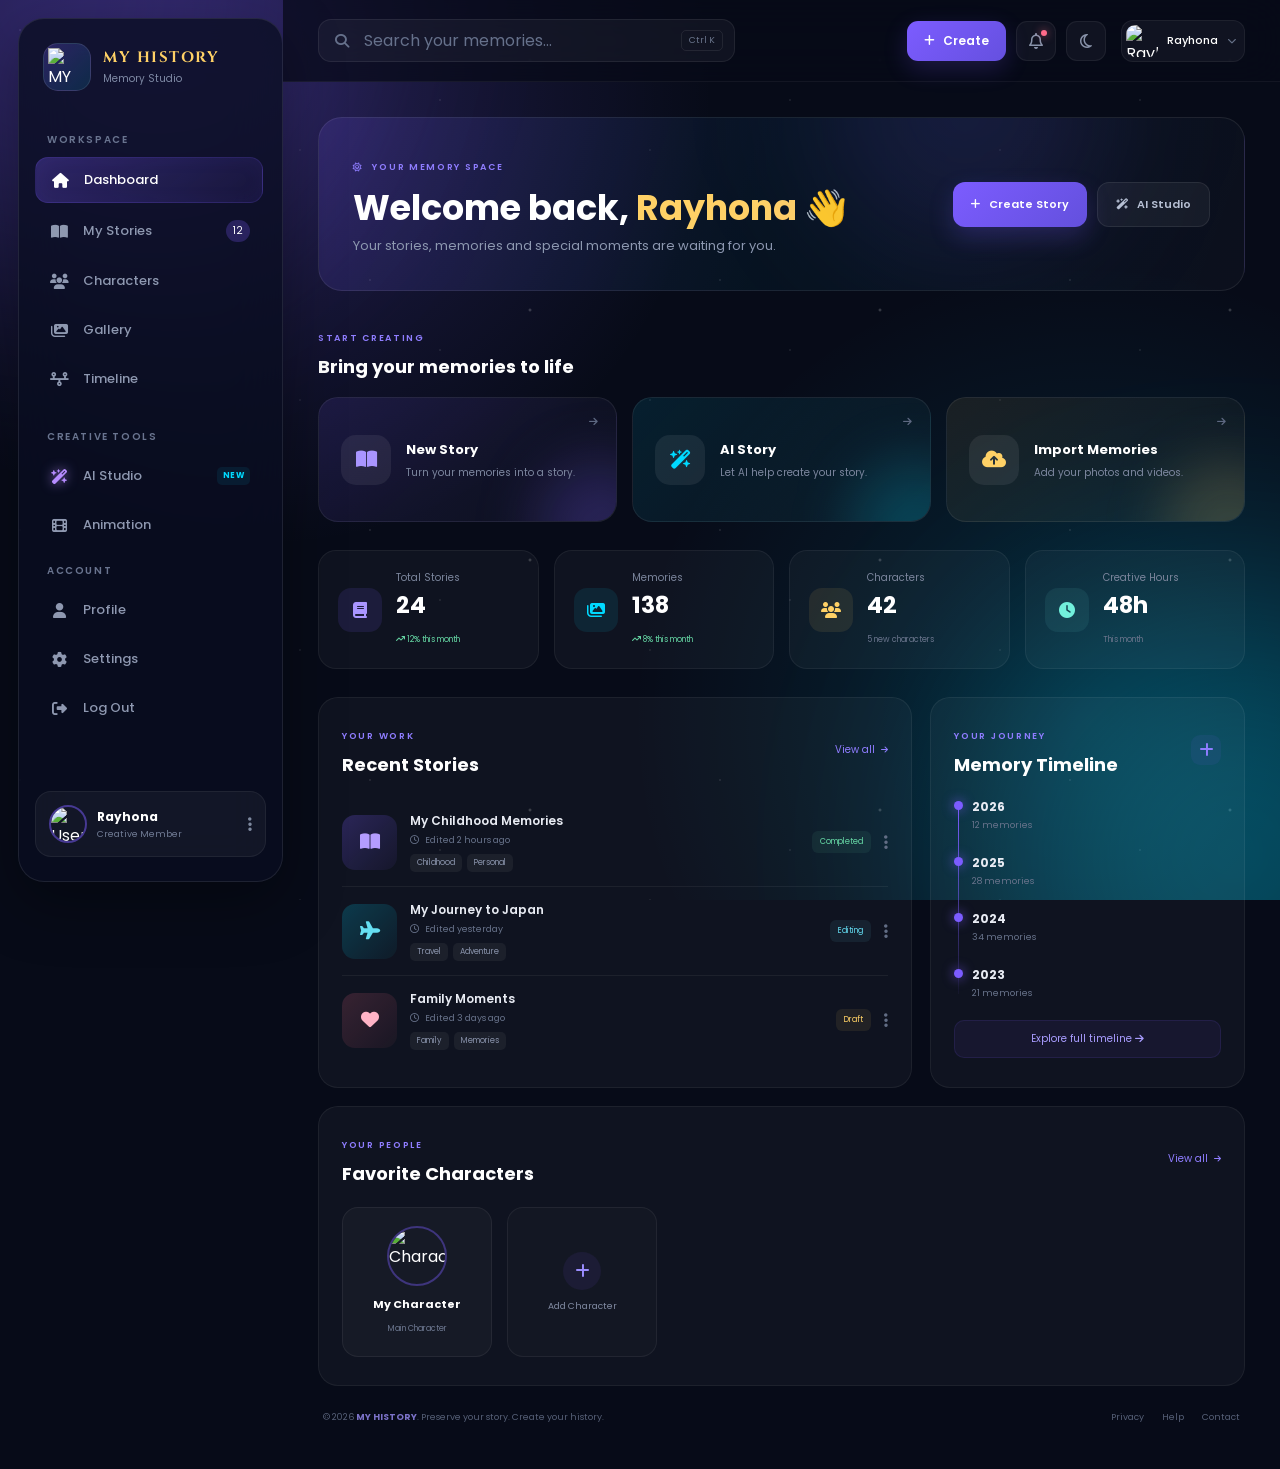
==== dashboard.html @ 6a019b5b "I pushed more news in my project." ====
<!DOCTYPE html>
<html lang="en">

<head>
    <meta charset="UTF-8">

    <meta name="viewport"
          content="width=device-width, initial-scale=1.0">

    <meta name="description"
          content="MY HISTORY - Create, manage and preserve your memories">

    <title>MY HISTORY | Dashboard</title>


    <!-- ==============================
         GOOGLE FONTS
    =============================== -->

    <link rel="preconnect"
          href="https://fonts.googleapis.com">

    <link rel="preconnect"
          href="https://fonts.gstatic.com"
          crossorigin>

    <link href="https://fonts.googleapis.com/css2?family=Cinzel:wght@600;700&family=Poppins:wght@300;400;500;600;700&display=swap"
          rel="stylesheet">


    <!-- ==============================
         FONT AWESOME
    =============================== -->

    <link rel="stylesheet"
          href="https://cdnjs.cloudflare.com/ajax/libs/font-awesome/6.7.2/css/all.min.css">


    <!-- ==============================
         GLOBAL CSS
    =============================== -->

    <link rel="stylesheet"
          href="assets/css/main.css">


    <!-- ==============================
         DASHBOARD CSS
    =============================== -->

    <link rel="stylesheet"
          href="assets/css/pages/dashboard.css">

</head>


<body>


    <!-- =================================
         BACKGROUND
    ================================== -->

    <div class="background">

        <div class="stars"></div>

        <div class="aurora aurora-left"></div>

        <div class="aurora aurora-right"></div>

    </div>



    <!-- =================================
         APP CONTAINER
    ================================== -->

    <div class="app-container">


        <!-- =================================
             SIDEBAR OVERLAY
        ================================== -->

        <div class="sidebar-overlay"
             id="sidebarOverlay">
        </div>



        <!-- =================================
             SIDEBAR
        ================================== -->

        <aside class="sidebar"
               id="sidebar">


            <!-- SIDEBAR HEADER -->

            <div class="sidebar-header">


                <!-- LOGO -->

                <a href="dashboard.html"
                   class="brand">


                    <div class="brand-logo">

                        <img src="assets/images/logo/logo.png"
                             alt="MY HISTORY Logo">

                    </div>


                    <div class="brand-info">

                        <h2>MY HISTORY</h2>

                        <span>Memory Studio</span>

                    </div>


                </a>


                <!-- MOBILE CLOSE -->

                <button class="sidebar-close"
                        id="sidebarClose"
                        aria-label="Close sidebar">

                    <i class="fa-solid fa-xmark"></i>

                </button>


            </div>



            <!-- =================================
                 MAIN NAVIGATION
            ================================== -->

            <nav class="sidebar-navigation">


                <p class="nav-label">
                    WORKSPACE
                </p>


                <!-- DASHBOARD -->

                <a href="dashboard.html"
                   class="nav-item active">

                    <span class="nav-icon">

                        <i class="fa-solid fa-house"></i>

                    </span>

                    <span class="nav-text">
                        Dashboard
                    </span>

                </a>


                <!-- STORIES -->

                <a href="#"
                   class="nav-item">

                    <span class="nav-icon">

                        <i class="fa-solid fa-book-open"></i>

                    </span>

                    <span class="nav-text">
                        My Stories
                    </span>

                    <span class="nav-badge">
                        12
                    </span>

                </a>


                <!-- CHARACTERS -->

                <a href="#"
                   class="nav-item">

                    <span class="nav-icon">

                        <i class="fa-solid fa-users"></i>

                    </span>

                    <span class="nav-text">
                        Characters
                    </span>

                </a>


                <!-- GALLERY -->

                <a href="#"
                   class="nav-item">

                    <span class="nav-icon">

                        <i class="fa-solid fa-images"></i>

                    </span>

                    <span class="nav-text">
                        Gallery
                    </span>

                </a>


                <!-- TIMELINE -->

                <a href="#"
                   class="nav-item">

                    <span class="nav-icon">

                        <i class="fa-solid fa-timeline"></i>

                    </span>

                    <span class="nav-text">
                        Timeline
                    </span>

                </a>



                <!-- AI STUDIO -->

                <p class="nav-label nav-label-space">

                    CREATIVE TOOLS

                </p>


                <a href="#"
                   class="nav-item ai-nav-item">

                    <span class="nav-icon ai-icon">

                        <i class="fa-solid fa-wand-magic-sparkles"></i>

                    </span>

                    <span class="nav-text">
                        AI Studio
                    </span>

                    <span class="new-badge">
                        NEW
                    </span>

                </a>


                <a href="#"
                   class="nav-item">

                    <span class="nav-icon">

                        <i class="fa-solid fa-film"></i>

                    </span>

                    <span class="nav-text">
                        Animation
                    </span>

                </a>



                <!-- =================================
                     BOTTOM NAVIGATION
                ================================== -->

                <div class="sidebar-bottom">


                    <p class="nav-label">
                        ACCOUNT
                    </p>


                    <a href="#"
                       class="nav-item">

                        <span class="nav-icon">

                            <i class="fa-solid fa-user"></i>

                        </span>

                        <span class="nav-text">
                            Profile
                        </span>

                    </a>


                    <a href="#"
                       class="nav-item">

                        <span class="nav-icon">

                            <i class="fa-solid fa-gear"></i>

                        </span>

                        <span class="nav-text">
                            Settings
                        </span>

                    </a>


                    <!-- LOGOUT -->

                    <button class="logout-btn"
                            id="logoutBtn">

                        <span class="nav-icon">

                            <i class="fa-solid fa-right-from-bracket"></i>

                        </span>

                        <span class="nav-text">
                            Log Out
                        </span>

                    </button>


                </div>


            </nav>


            <!-- =================================
                 USER CARD
            ================================== -->

            <div class="sidebar-user">


                <div class="user-avatar">

                    <img src="assets/images/avatars/user.png"
                         alt="User Avatar">

                </div>


                <div class="user-info">

                    <strong>
                        Rayhona
                    </strong>

                    <span>
                        Creative Member
                    </span>

                </div>


                <button class="user-more"
                        aria-label="More options">

                    <i class="fa-solid fa-ellipsis-vertical"></i>

                </button>


            </div>


        </aside>



        <!-- =================================
             MAIN CONTENT
        ================================== -->

        <main class="main-content">


            <!-- =================================
                 TOP NAVBAR
            ================================== -->

            <header class="top-navbar">


                <!-- MOBILE MENU -->

                <button class="menu-toggle"
                        id="menuToggle"
                        aria-label="Open menu">

                    <i class="fa-solid fa-bars"></i>

                </button>


                <!-- SEARCH -->

                <div class="search-container">


                    <i class="fa-solid fa-magnifying-glass search-icon"></i>


                    <input type="search"
                           id="globalSearch"
                           placeholder="Search your memories..."
                           autocomplete="off">


                    <span class="search-shortcut">
                        Ctrl K
                    </span>


                </div>



                <!-- NAVBAR ACTIONS -->

                <div class="navbar-actions">


                    <!-- CREATE -->

                    <button class="quick-create"
                            id="quickCreate">

                        <i class="fa-solid fa-plus"></i>

                        <span>
                            Create
                        </span>

                    </button>


                    <!-- NOTIFICATIONS -->

                    <button class="icon-button notification-button"
                            id="notificationButton"
                            aria-label="Notifications">

                        <i class="fa-regular fa-bell"></i>

                        <span class="notification-dot"></span>

                    </button>


                    <!-- THEME -->

                    <button class="icon-button"
                            id="themeToggle"
                            aria-label="Toggle theme">

                        <i class="fa-regular fa-moon"></i>

                    </button>


                    <!-- PROFILE -->

                    <button class="navbar-profile"
                            id="profileButton">


                        <img src="assets/images/avatars/user.png"
                             alt="Rayhona">


                        <span>
                            Rayhona
                        </span>


                        <i class="fa-solid fa-chevron-down"></i>


                    </button>


                </div>


            </header>



            <!-- =================================
                 DASHBOARD CONTENT
            ================================== -->

            <div class="dashboard-content">



                <!-- =================================
                     WELCOME SECTION
                ================================== -->

                <section class="welcome-section">


                    <div class="welcome-text">


                        <span class="welcome-label">

                            <i class="fa-regular fa-sun"></i>

                            YOUR MEMORY SPACE

                        </span>


                        <h1>

                            Welcome back,
                            <span>Rayhona</span> 👋

                        </h1>


                        <p>

                            Your stories, memories and special moments
                            are waiting for you.

                        </p>


                    </div>


                    <!-- QUICK ACTIONS -->

                    <div class="welcome-actions">


                        <button class="primary-button"
                                id="createStoryButton">


                            <i class="fa-solid fa-plus"></i>


                            <span>
                                Create Story
                            </span>


                        </button>


                        <button class="secondary-button"
                                id="aiStudioButton">


                            <i class="fa-solid fa-wand-magic-sparkles"></i>


                            <span>
                                AI Studio
                            </span>


                        </button>


                    </div>


                </section>



                <!-- =================================
                     QUICK CREATE CARDS
                ================================== -->

                <section class="quick-create-section">


                    <div class="section-heading">


                        <div>

                            <span class="section-overline">
                                START CREATING
                            </span>

                            <h2>
                                Bring your memories to life
                            </h2>

                        </div>


                    </div>



                    <div class="creation-grid">


                        <!-- STORY -->

                        <button class="creation-card story-card"
                                data-action="story">


                            <div class="creation-icon">

                                <i class="fa-solid fa-book-open"></i>

                            </div>


                            <div class="creation-info">

                                <h3>
                                    New Story
                                </h3>

                                <p>
                                    Turn your memories into a story.
                                </p>

                            </div>


                            <i class="fa-solid fa-arrow-right creation-arrow"></i>


                        </button>



                        <!-- AI -->

                        <button class="creation-card ai-card"
                                data-action="ai">


                            <div class="creation-icon">

                                <i class="fa-solid fa-wand-magic-sparkles"></i>

                            </div>


                            <div class="creation-info">

                                <h3>
                                    AI Story
                                </h3>

                                <p>
                                    Let AI help create your story.
                                </p>

                            </div>


                            <i class="fa-solid fa-arrow-right creation-arrow"></i>


                        </button>



                        <!-- PHOTO -->

                        <button class="creation-card photo-card"
                                data-action="photo">


                            <div class="creation-icon">

                                <i class="fa-solid fa-cloud-arrow-up"></i>

                            </div>


                            <div class="creation-info">

                                <h3>
                                    Import Memories
                                </h3>

                                <p>
                                    Add your photos and videos.
                                </p>

                            </div>


                            <i class="fa-solid fa-arrow-right creation-arrow"></i>


                        </button>


                    </div>


                </section>



                <!-- =================================
                     STATISTICS
                ================================== -->

                <section class="statistics-grid">


                    <div class="stat-card">


                        <div class="stat-icon purple">

                            <i class="fa-solid fa-book"></i>

                        </div>


                        <div class="stat-content">

                            <span>
                                Total Stories
                            </span>

                            <strong>
                                24
                            </strong>

                            <small class="positive">

                                <i class="fa-solid fa-arrow-trend-up"></i>

                                12% this month

                            </small>

                        </div>


                    </div>



                    <div class="stat-card">


                        <div class="stat-icon blue">

                            <i class="fa-solid fa-images"></i>

                        </div>


                        <div class="stat-content">

                            <span>
                                Memories
                            </span>

                            <strong>
                                138
                            </strong>

                            <small class="positive">

                                <i class="fa-solid fa-arrow-trend-up"></i>

                                8% this month

                            </small>

                        </div>


                    </div>



                    <div class="stat-card">


                        <div class="stat-icon gold">

                            <i class="fa-solid fa-users"></i>

                        </div>


                        <div class="stat-content">

                            <span>
                                Characters
                            </span>

                            <strong>
                                42
                            </strong>

                            <small>
                                5 new characters
                            </small>

                        </div>


                    </div>



                    <div class="stat-card">


                        <div class="stat-icon cyan">

                            <i class="fa-solid fa-clock"></i>

                        </div>


                        <div class="stat-content">

                            <span>
                                Creative Hours
                            </span>

                            <strong>
                                48h
                            </strong>

                            <small>
                                This month
                            </small>

                        </div>


                    </div>


                </section>



                <!-- =================================
                     MAIN GRID
                ================================== -->

                <div class="dashboard-grid">



                    <!-- =================================
                         RECENT STORIES
                    ================================== -->

                    <section class="dashboard-panel stories-panel">


                        <div class="panel-header">


                            <div>

                                <span class="section-overline">
                                    YOUR WORK
                                </span>

                                <h2>
                                    Recent Stories
                                </h2>

                            </div>


                            <a href="#"
                               class="view-all">

                                View all

                                <i class="fa-solid fa-arrow-right"></i>

                            </a>


                        </div>



                        <div class="stories-list">


                            <!-- STORY 1 -->

                            <article class="story-item">


                                <div class="story-thumbnail story-one">

                                    <i class="fa-solid fa-book-open"></i>

                                </div>


                                <div class="story-details">

                                    <h3>
                                        My Childhood Memories
                                    </h3>

                                    <p>

                                        <i class="fa-regular fa-clock"></i>

                                        Edited 2 hours ago

                                    </p>


                                    <div class="story-tags">

                                        <span>
                                            Childhood
                                        </span>

                                        <span>
                                            Personal
                                        </span>

                                    </div>

                                </div>


                                <div class="story-status completed">

                                    Completed

                                </div>


                                <button class="more-button">

                                    <i class="fa-solid fa-ellipsis-vertical"></i>

                                </button>


                            </article>



                            <!-- STORY 2 -->

                            <article class="story-item">


                                <div class="story-thumbnail story-two">

                                    <i class="fa-solid fa-plane"></i>

                                </div>


                                <div class="story-details">

                                    <h3>
                                        My Journey to Japan
                                    </h3>

                                    <p>

                                        <i class="fa-regular fa-clock"></i>

                                        Edited yesterday

                                    </p>


                                    <div class="story-tags">

                                        <span>
                                            Travel
                                        </span>

                                        <span>
                                            Adventure
                                        </span>

                                    </div>

                                </div>


                                <div class="story-status editing">

                                    Editing

                                </div>


                                <button class="more-button">

                                    <i class="fa-solid fa-ellipsis-vertical"></i>

                                </button>


                            </article>



                            <!-- STORY 3 -->

                            <article class="story-item">


                                <div class="story-thumbnail story-three">

                                    <i class="fa-solid fa-heart"></i>

                                </div>


                                <div class="story-details">

                                    <h3>
                                        Family Moments
                                    </h3>

                                    <p>

                                        <i class="fa-regular fa-clock"></i>

                                        Edited 3 days ago

                                    </p>


                                    <div class="story-tags">

                                        <span>
                                            Family
                                        </span>

                                        <span>
                                            Memories
                                        </span>

                                    </div>

                                </div>


                                <div class="story-status draft">

                                    Draft

                                </div>


                                <button class="more-button">

                                    <i class="fa-solid fa-ellipsis-vertical"></i>

                                </button>


                            </article>


                        </div>


                    </section>



                    <!-- =================================
                         MEMORY TIMELINE
                    ================================== -->

                    <section class="dashboard-panel timeline-panel">


                        <div class="panel-header">


                            <div>

                                <span class="section-overline">
                                    YOUR JOURNEY
                                </span>

                                <h2>
                                    Memory Timeline
                                </h2>

                            </div>


                            <button class="panel-action">

                                <i class="fa-solid fa-plus"></i>

                            </button>


                        </div>



                        <div class="timeline">


                            <div class="timeline-item">


                                <span class="timeline-dot"></span>


                                <div>

                                    <strong>
                                        2026
                                    </strong>

                                    <p>
                                        12 memories
                                    </p>

                                </div>


                            </div>


                            <div class="timeline-item">


                                <span class="timeline-dot"></span>


                                <div>

                                    <strong>
                                        2025
                                    </strong>

                                    <p>
                                        28 memories
                                    </p>

                                </div>


                            </div>


                            <div class="timeline-item">


                                <span class="timeline-dot"></span>


                                <div>

                                    <strong>
                                        2024
                                    </strong>

                                    <p>
                                        34 memories
                                    </p>

                                </div>


                            </div>


                            <div class="timeline-item">


                                <span class="timeline-dot"></span>


                                <div>

                                    <strong>
                                        2023
                                    </strong>

                                    <p>
                                        21 memories
                                    </p>

                                </div>


                            </div>


                        </div>


                        <button class="timeline-button">

                            Explore full timeline

                            <i class="fa-solid fa-arrow-right"></i>

                        </button>


                    </section>


                </div>



                <!-- =================================
                     FAVORITE CHARACTERS
                ================================== -->

                <section class="dashboard-panel characters-panel">


                    <div class="panel-header">


                        <div>

                            <span class="section-overline">
                                YOUR PEOPLE
                            </span>

                            <h2>
                                Favorite Characters
                            </h2>

                        </div>


                        <a href="#"
                           class="view-all">

                            View all

                            <i class="fa-solid fa-arrow-right"></i>

                        </a>


                    </div>



                    <div class="characters-grid">


                        <div class="character-card">

                            <div class="character-avatar">

                                <img src="assets/images/avatars/user.png"
                                     alt="Character">

                            </div>

                            <h3>
                                My Character
                            </h3>

                            <span>
                                Main Character
                            </span>

                        </div>


                        <button class="character-add">

                            <i class="fa-solid fa-plus"></i>

                            <span>
                                Add Character
                            </span>

                        </button>


                    </div>


                </section>



                <!-- =================================
                     FOOTER
                ================================== -->

                <footer class="dashboard-footer">


                    <p>

                        © 2026
                        <strong>MY HISTORY</strong>.

                        Preserve your story. Create your history.

                    </p>


                    <div>

                        <a href="#">
                            Privacy
                        </a>

                        <a href="#">
                            Help
                        </a>

                        <a href="#">
                            Contact
                        </a>

                    </div>


                </footer>


            </div>


        </main>


    </div>



    <!-- =================================
         CREATE STORY MODAL
    ================================== -->

    <div class="modal-overlay"
         id="createModal">


        <div class="create-modal">


            <button class="modal-close"
                    id="modalClose">

                <i class="fa-solid fa-xmark"></i>

            </button>


            <div class="modal-header">


                <div class="modal-icon">

                    <i class="fa-solid fa-wand-magic-sparkles"></i>

                </div>


                <h2>
                    Create Something New
                </h2>


                <p>
                    Choose how you want to start your next memory.
                </p>


            </div>



            <div class="modal-options">


                <button class="modal-option">

                    <i class="fa-solid fa-book-open"></i>

                    <div>

                        <strong>
                            Create a Story
                        </strong>

                        <span>
                            Build your own story from scratch.
                        </span>

                    </div>

                    <i class="fa-solid fa-chevron-right"></i>

                </button>


                <button class="modal-option">

                    <i class="fa-solid fa-wand-magic-sparkles"></i>

                    <div>

                        <strong>
                            AI Story
                        </strong>

                        <span>
                            Let AI help you tell your story.
                        </span>

                    </div>

                    <i class="fa-solid fa-chevron-right"></i>

                </button>


                <button class="modal-option">

                    <i class="fa-solid fa-cloud-arrow-up"></i>

                    <div>

                        <strong>
                            Import Memories
                        </strong>

                        <span>
                            Upload photos and videos.
                        </span>

                    </div>

                    <i class="fa-solid fa-chevron-right"></i>

                </button>


            </div>


        </div>


    </div>



    <!-- =================================
         JAVASCRIPT
    ================================== -->

    <script src="assets/js/dashboard.js"></script>


</body>

</html>
---- assets/css/main.css ----
/* ======================================================
   MY HISTORY
   MAIN CSS
   ====================================================== */

/* ===========================
   GOOGLE FONTS
=========================== */

@import url('https://fonts.googleapis.com/css2?family=Cinzel:wght@600;700&family=Poppins:wght@300;400;500;600;700&display=swap');

/* ===========================
   RESET
=========================== */

*,
*::before,
*::after{
    margin:0;
    padding:0;
    box-sizing:border-box;
}

/* ===========================
   ROOT VARIABLES
=========================== */

:root{

    --bg:#070B18;
    --surface:#111827;
    --surface-light:#182235;

    --primary:#7C5CFF;
    --secondary:#00D9FF;

    --success:#22FF88;
    --warning:#FFD166;
    --danger:#FF5C7A;

    --white:#ffffff;

    --text:#F3F5F7;
    --text-light:#AEB8C8;

    --glass:rgba(255,255,255,.06);
    --glass-border:rgba(255,255,255,.12);

    --shadow:
        0 15px 40px rgba(0,0,0,.35);

    --radius-sm:12px;
    --radius-md:18px;
    --radius-lg:26px;
    --radius-xl:40px;

    --transition:.35s ease;

}

/* ===========================
   HTML
=========================== */

html{

    scroll-behavior:smooth;

}

/* ===========================
   BODY
=========================== */

body{

    font-family:'Poppins',sans-serif;

    background:var(--bg);

    color:var(--text);

    min-height:100vh;

    overflow-x:hidden;

}

/* ===========================
   IMAGES
=========================== */

img{

    display:block;

    max-width:100%;

}

/* ===========================
   LINKS
=========================== */

a{

    text-decoration:none;

    color:inherit;

}

/* ===========================
   BUTTON
=========================== */

button{

    border:none;

    outline:none;

    cursor:pointer;

    font-family:inherit;

}

/* ===========================
   INPUT
=========================== */

input{

    font-family:inherit;

    outline:none;

}

/* ===========================
   LIST
=========================== */

ul{

    list-style:none;

}

/* ===========================
   PHONE CONTAINER
=========================== */

.phone{

    position:relative;

    z-index:5;

}

/* ===========================
   GLASS EFFECT
=========================== */

.glass{

    background:var(--glass);

    border:1px solid var(--glass-border);

    backdrop-filter:blur(24px);

    -webkit-backdrop-filter:blur(24px);

}

/* ===========================
   BUTTON STYLE
=========================== */

.btn{

    width:100%;

    height:60px;

    border-radius:20px;

    display:flex;

    justify-content:center;

    align-items:center;

    gap:12px;

    font-size:16px;

    font-weight:600;

    transition:var(--transition);

}

.btn:hover{

    transform:translateY(-4px);

}

/* ===========================
   GOOGLE BUTTON
=========================== */

.btn-google{

    background:var(--success);

    color:#111;

    box-shadow:

        0 0 20px rgba(34,255,136,.35);

}

.btn-google:hover{

    box-shadow:

        0 0 35px rgba(34,255,136,.75);

}

/* ===========================
   GUEST BUTTON
=========================== */

.btn-guest{

    background:transparent;

    border:2px solid rgba(255,255,255,.18);

    color:white;

}

.btn-guest:hover{

    background:white;

    color:#111;

}

/* ===========================
   SCROLLBAR
=========================== */

::-webkit-scrollbar{

    width:8px;

}

::-webkit-scrollbar-track{

    background:#0d1425;

}

::-webkit-scrollbar-thumb{

    background:#555;

    border-radius:20px;

}

::-webkit-scrollbar-thumb:hover{

    background:var(--primary);

}

/* ===========================
   SELECTION
=========================== */

::selection{

    background:var(--primary);

    color:white;

}

/* ===========================
   UTILITIES
=========================== */

.text-center{

    text-align:center;

}

.hidden{

    display:none;

}

.flex{

    display:flex;

}

.grid{

    display:grid;

}
---- assets/css/pages/dashboard.css ----
/* =========================================================
   MY HISTORY — DASHBOARD
   Premium Glassmorphism Dashboard
========================================================= */


/* =========================================================
   1. GLOBAL
========================================================= */

* {
    box-sizing: border-box;
}

html {
    scroll-behavior: smooth;
}

body {
    margin: 0;
    min-height: 100vh;
    font-family: "Poppins", sans-serif;
    color: #ffffff;
    background: #070b18;
    overflow-x: hidden;
}

button,
input {
    font: inherit;
}

button {
    border: none;
}

a {
    color: inherit;
    text-decoration: none;
}


/* =========================================================
   2. BACKGROUND
========================================================= */

.background {
    position: fixed;
    inset: 0;
    z-index: -10;
    overflow: hidden;
    background:
        radial-gradient(
            circle at 20% 10%,
            rgba(124, 92, 255, 0.22),
            transparent 35%
        ),
        radial-gradient(
            circle at 85% 80%,
            rgba(0, 217, 255, 0.13),
            transparent 35%
        ),
        #070b18;
}

.stars {
    position: absolute;
    inset: 0;
    opacity: 0.35;

    background-image:
        radial-gradient(
            1px 1px at 20px 30px,
            rgba(255,255,255,.8),
            transparent
        ),
        radial-gradient(
            1px 1px at 90px 100px,
            rgba(255,255,255,.7),
            transparent
        ),
        radial-gradient(
            2px 2px at 180px 60px,
            rgba(255,255,255,.8),
            transparent
        ),
        radial-gradient(
            1px 1px at 300px 150px,
            rgba(255,255,255,.6),
            transparent
        );

    background-size: 350px 250px;
    animation: starsMove 80s linear infinite;
}

@keyframes starsMove {
    from {
        transform: translateY(0);
    }

    to {
        transform: translateY(-500px);
    }
}

.aurora {
    position: absolute;
    width: 500px;
    height: 500px;
    border-radius: 50%;
    filter: blur(120px);
    opacity: .28;
    pointer-events: none;
}

.aurora-left {
    top: -250px;
    left: -180px;
    background: #7c5cff;
}

.aurora-right {
    right: -200px;
    bottom: -200px;
    background: #00d9ff;
}


/* =========================================================
   3. APP CONTAINER
========================================================= */

.app-container {
    display: flex;
    min-height: 100vh;
}


/* =========================================================
   4. SIDEBAR
========================================================= */

.sidebar {
    position: fixed;
    top: 18px;
    left: 18px;
    bottom: 18px;

    width: 265px;

    display: flex;
    flex-direction: column;

    padding: 24px 16px;

    border: 1px solid rgba(255,255,255,.09);
    border-radius: 26px;

    background: rgba(10, 14, 32, .78);

    backdrop-filter: blur(25px);
    -webkit-backdrop-filter: blur(25px);

    box-shadow:
        0 20px 60px rgba(0,0,0,.35);

    z-index: 100;

    transition:
        transform .35s ease,
        width .35s ease;
}


/* =========================================================
   5. BRAND
========================================================= */

.sidebar-header {
    display: flex;
    align-items: center;
    justify-content: space-between;

    padding: 0 8px 25px;
}

.brand {
    display: flex;
    align-items: center;
    gap: 12px;
}

.brand-logo {
    width: 48px;
    height: 48px;

    display: grid;
    place-items: center;

    border-radius: 15px;

    background:
        linear-gradient(
            135deg,
            rgba(124,92,255,.25),
            rgba(0,217,255,.12)
        );

    border: 1px solid rgba(255,255,255,.1);
}

.brand-logo img {
    width: 38px;
    height: 38px;
    object-fit: contain;
}

.brand-info h2 {
    margin: 0;

    font-family: "Cinzel", serif;

    font-size: 15px;
    letter-spacing: 1.5px;

    color: #ffd166;
}

.brand-info span {
    display: block;

    margin-top: 3px;

    color: #7f8aa5;

    font-size: 10px;
}


/* =========================================================
   6. SIDEBAR NAVIGATION
========================================================= */

.sidebar-navigation {
    flex: 1;
    overflow-y: auto;
    padding-right: 3px;
}

.sidebar-navigation::-webkit-scrollbar {
    width: 4px;
}

.sidebar-navigation::-webkit-scrollbar-thumb {
    background: rgba(255,255,255,.1);
    border-radius: 10px;
}

.nav-label {
    margin: 16px 12px 9px;

    color: #69748f;

    font-size: 10px;
    font-weight: 600;

    letter-spacing: 1.6px;
}

.nav-label-space {
    margin-top: 28px;
}

.nav-item,
.logout-btn {
    position: relative;

    width: 100%;

    display: flex;
    align-items: center;

    gap: 13px;

    padding: 12px 13px;

    margin-bottom: 5px;

    border-radius: 13px;

    color: #8e98b0;

    background: transparent;

    cursor: pointer;

    transition:
        color .25s ease,
        background .25s ease,
        transform .25s ease;
}

.nav-item:hover,
.logout-btn:hover {
    color: #ffffff;

    background: rgba(255,255,255,.06);

    transform: translateX(3px);
}

.nav-item.active {
    color: #ffffff;

    background:
        linear-gradient(
            135deg,
            rgba(124,92,255,.28),
            rgba(124,92,255,.08)
        );

    border: 1px solid rgba(124,92,255,.18);

    box-shadow:
        inset 0 0 20px rgba(124,92,255,.06);
}

.nav-item.active::before {
    content: "";

    position: absolute;

    left: -16px;

    top: 50%;

    width: 3px;
    height: 24px;

    transform: translateY(-50%);

    border-radius: 0 5px 5px 0;

    background: #7c5cff;

    box-shadow:
        0 0 12px rgba(124,92,255,.8);
}

.nav-icon {
    width: 22px;

    display: grid;
    place-items: center;

    font-size: 15px;
}

.nav-text {
    flex: 1;

    text-align: left;

    font-size: 13px;
    font-weight: 500;
}

.nav-badge {
    min-width: 24px;

    padding: 3px 7px;

    border-radius: 20px;

    color: #ffffff;

    background: rgba(124,92,255,.25);

    font-size: 10px;

    text-align: center;
}

.ai-icon {
    color: #b68cff;

    text-shadow:
        0 0 12px rgba(182,140,255,.8);
}

.new-badge {
    padding: 3px 6px;

    border-radius: 5px;

    color: #00d9ff;

    background: rgba(0,217,255,.08);

    font-size: 8px;
    font-weight: 700;

    letter-spacing: .5px;
}

.sidebar-bottom {
    margin-top: 10px;
}

.logout-btn {
    color: #8e98b0;
}


/* =========================================================
   7. SIDEBAR USER
========================================================= */

.sidebar-user {
    display: flex;
    align-items: center;
    gap: 10px;

    padding: 13px;

    margin-top: 15px;

    border-radius: 16px;

    background: rgba(255,255,255,.045);

    border: 1px solid rgba(255,255,255,.06);
}

.user-avatar {
    width: 38px;
    height: 38px;

    flex-shrink: 0;

    overflow: hidden;

    border-radius: 50%;

    border: 2px solid rgba(124,92,255,.5);
}

.user-avatar img {
    width: 100%;
    height: 100%;
    object-fit: cover;
}

.user-info {
    flex: 1;
    min-width: 0;
}

.user-info strong {
    display: block;

    color: #ffffff;

    font-size: 12px;
}

.user-info span {
    display: block;

    margin-top: 2px;

    color: #717c95;

    font-size: 9px;
}

.user-more {
    color: #7e899f;

    background: transparent;

    cursor: pointer;
}


/* =========================================================
   8. MAIN CONTENT
========================================================= */

.main-content {
    width: calc(100% - 265px);

    margin-left: 283px;

    min-height: 100vh;
}


/* =========================================================
   9. TOP NAVBAR
========================================================= */

.top-navbar {
    position: sticky;
    top: 0;

    z-index: 50;

    height: 82px;

    display: flex;
    align-items: center;

    gap: 25px;

    padding: 0 35px;

    background: rgba(7,11,24,.72);

    border-bottom: 1px solid rgba(255,255,255,.05);

    backdrop-filter: blur(20px);
    -webkit-backdrop-filter: blur(20px);
}

.menu-toggle,
.sidebar-close {
    display: none;
}

.search-container {
    position: relative;

    width: min(430px, 45%);

    display: flex;
    align-items: center;
}

.search-icon {
    position: absolute;
    left: 17px;

    color: #66718b;

    font-size: 14px;
}

.search-container input {
    width: 100%;
    height: 43px;

    padding:
        0 80px 0 45px;

    outline: none;

    color: #ffffff;

    background: rgba(255,255,255,.045);

    border: 1px solid rgba(255,255,255,.07);

    border-radius: 13px;

    transition: .3s;
}

.search-container input::placeholder {
    color: #66718b;
}

.search-container input:focus {
    border-color: rgba(124,92,255,.45);

    background: rgba(255,255,255,.07);

    box-shadow:
        0 0 20px rgba(124,92,255,.08);
}

.search-shortcut {
    position: absolute;
    right: 12px;

    padding: 3px 7px;

    color: #69748b;

    border: 1px solid rgba(255,255,255,.08);

    border-radius: 5px;

    font-size: 9px;
}

.navbar-actions {
    margin-left: auto;

    display: flex;
    align-items: center;

    gap: 10px;
}

.quick-create {
    display: flex;
    align-items: center;
    gap: 8px;

    height: 40px;

    padding: 0 17px;

    color: #ffffff;

    border-radius: 11px;

    background:
        linear-gradient(
            135deg,
            #7c5cff,
            #6550df
        );

    cursor: pointer;

    font-size: 12px;
    font-weight: 600;

    box-shadow:
        0 8px 25px rgba(124,92,255,.2);

    transition: .3s;
}

.quick-create:hover {
    transform: translateY(-2px);

    box-shadow:
        0 12px 30px rgba(124,92,255,.35);
}

.icon-button {
    position: relative;

    width: 40px;
    height: 40px;

    display: grid;
    place-items: center;

    color: #8993aa;

    background: rgba(255,255,255,.045);

    border: 1px solid rgba(255,255,255,.06);

    border-radius: 11px;

    cursor: pointer;

    transition: .3s;
}

.icon-button:hover {
    color: #ffffff;

    background: rgba(255,255,255,.09);

    transform: translateY(-2px);
}

.notification-dot {
    position: absolute;

    top: 8px;
    right: 8px;

    width: 6px;
    height: 6px;

    border-radius: 50%;

    background: #ff6b8a;

    box-shadow:
        0 0 8px rgba(255,107,138,.7);
}

.navbar-profile {
    display: flex;
    align-items: center;
    gap: 9px;

    margin-left: 5px;

    padding: 4px 8px 4px 4px;

    color: #ffffff;

    background: rgba(255,255,255,.045);

    border: 1px solid rgba(255,255,255,.06);

    border-radius: 12px;

    cursor: pointer;
}

.navbar-profile img {
    width: 32px;
    height: 32px;

    border-radius: 9px;

    object-fit: cover;
}

.navbar-profile span {
    font-size: 11px;
    font-weight: 500;
}

.navbar-profile i {
    color: #69748b;
    font-size: 9px;
}


/* =========================================================
   10. DASHBOARD CONTENT
========================================================= */

.dashboard-content {
    max-width: 1600px;

    margin: auto;

    padding: 35px;
}


/* =========================================================
   11. WELCOME
========================================================= */

.welcome-section {
    display: flex;
    align-items: center;
    justify-content: space-between;

    gap: 25px;

    padding: 34px;

    border-radius: 24px;

    background:
        linear-gradient(
            110deg,
            rgba(124,92,255,.16),
            rgba(0,217,255,.045),
            rgba(255,255,255,.025)
        );

    border: 1px solid rgba(255,255,255,.08);

    overflow: hidden;

    position: relative;
}

.welcome-section::before {
    content: "";

    position: absolute;

    width: 280px;
    height: 280px;

    top: -150px;
    right: 15%;

    border-radius: 50%;

    background: rgba(124,92,255,.14);

    filter: blur(70px);
}

.welcome-label,
.section-overline {
    color: #8f7dff;

    font-size: 9px;
    font-weight: 600;

    letter-spacing: 1.7px;
}

.welcome-label i {
    margin-right: 5px;
}

.welcome-text h1 {
    margin: 10px 0 7px;

    font-size: clamp(24px, 3vw, 35px);

    line-height: 1.2;
}

.welcome-text h1 span {
    color: #ffd166;
}

.welcome-text p {
    margin: 0;

    color: #8d98b0;

    font-size: 13px;
}

.welcome-actions {
    display: flex;
    gap: 10px;

    position: relative;
    z-index: 2;
}

.primary-button,
.secondary-button {
    height: 45px;

    display: flex;
    align-items: center;
    gap: 9px;

    padding: 0 18px;

    border-radius: 12px;

    cursor: pointer;

    font-size: 11px;
    font-weight: 600;

    transition: .3s;
}

.primary-button {
    color: #ffffff;

    background:
        linear-gradient(
            135deg,
            #7c5cff,
            #6350dd
        );

    box-shadow:
        0 10px 25px rgba(124,92,255,.22);
}

.primary-button:hover,
.secondary-button:hover {
    transform: translateY(-3px);
}

.secondary-button {
    color: #b7c0d4;

    background: rgba(255,255,255,.05);

    border: 1px solid rgba(255,255,255,.08);
}

.secondary-button:hover {
    color: #ffffff;
    background: rgba(255,255,255,.09);
}


/* =========================================================
   12. QUICK CREATE
========================================================= */

.quick-create-section {
    margin-top: 32px;
}

.section-heading h2,
.panel-header h2 {
    margin: 5px 0 0;

    font-size: 18px;
}

.creation-grid {
    display: grid;

    grid-template-columns:
        repeat(3, 1fr);

    gap: 15px;

    margin-top: 17px;
}

.creation-card {
    position: relative;

    min-height: 125px;

    display: flex;
    align-items: center;

    gap: 15px;

    padding: 22px;

    text-align: left;

    color: #ffffff;

    border-radius: 20px;

    border: 1px solid rgba(255,255,255,.07);

    cursor: pointer;

    overflow: hidden;

    transition:
        transform .3s,
        border-color .3s,
        box-shadow .3s;
}

.creation-card::before {
    content: "";

    position: absolute;

    width: 130px;
    height: 130px;

    right: -50px;
    bottom: -70px;

    border-radius: 50%;

    filter: blur(30px);
}

.story-card {
    background:
        linear-gradient(
            135deg,
            rgba(124,92,255,.13),
            rgba(255,255,255,.025)
        );
}

.story-card::before {
    background: rgba(124,92,255,.25);
}

.ai-card {
    background:
        linear-gradient(
            135deg,
            rgba(0,217,255,.1),
            rgba(255,255,255,.025)
        );
}

.ai-card::before {
    background: rgba(0,217,255,.2);
}

.photo-card {
    background:
        linear-gradient(
            135deg,
            rgba(255,209,102,.08),
            rgba(255,255,255,.025)
        );
}

.photo-card::before {
    background: rgba(255,209,102,.18);
}

.creation-card:hover {
    transform: translateY(-5px);

    border-color:
        rgba(124,92,255,.3);

    box-shadow:
        0 15px 40px rgba(0,0,0,.2);
}

.creation-icon {
    width: 50px;
    height: 50px;

    flex-shrink: 0;

    display: grid;
    place-items: center;

    border-radius: 15px;

    background: rgba(255,255,255,.07);

    color: #a995ff;

    font-size: 19px;
}

.ai-card .creation-icon {
    color: #00d9ff;
}

.photo-card .creation-icon {
    color: #ffd166;
}

.creation-info {
    position: relative;
    z-index: 1;
}

.creation-info h3 {
    margin: 0 0 5px;

    font-size: 13px;
}

.creation-info p {
    margin: 0;

    color: #7d879f;

    font-size: 10px;

    line-height: 1.5;
}

.creation-arrow {
    position: absolute;

    right: 18px;
    top: 18px;

    color: #5e6982;

    font-size: 10px;

    transition: .3s;
}

.creation-card:hover .creation-arrow {
    color: #ffffff;
    transform: translateX(3px);
}


/* =========================================================
   13. STATISTICS
========================================================= */

.statistics-grid {
    display: grid;

    grid-template-columns:
        repeat(4, 1fr);

    gap: 15px;

    margin-top: 28px;
}

.stat-card {
    display: flex;
    align-items: center;

    gap: 14px;

    padding: 19px;

    border-radius: 18px;

    background: rgba(255,255,255,.035);

    border: 1px solid rgba(255,255,255,.06);

    transition: .3s;
}

.stat-card:hover {
    transform: translateY(-3px);

    background: rgba(255,255,255,.055);

    border-color: rgba(124,92,255,.18);
}

.stat-icon {
    width: 44px;
    height: 44px;

    flex-shrink: 0;

    display: grid;
    place-items: center;

    border-radius: 13px;

    font-size: 16px;
}

.stat-icon.purple {
    color: #a995ff;
    background: rgba(124,92,255,.12);
}

.stat-icon.blue {
    color: #00d9ff;
    background: rgba(0,217,255,.09);
}

.stat-icon.gold {
    color: #ffd166;
    background: rgba(255,209,102,.09);
}

.stat-icon.cyan {
    color: #72f0dc;
    background: rgba(114,240,220,.08);
}

.stat-content span {
    display: block;

    color: #7b859c;

    font-size: 10px;
}

.stat-content strong {
    display: block;

    margin: 2px 0;

    font-size: 23px;
}

.stat-content small {
    color: #69748c;

    font-size: 8px;
}

.stat-content .positive {
    color: #65d6a4;
}


/* =========================================================
   14. DASHBOARD GRID
========================================================= */

.dashboard-grid {
    display: grid;

    grid-template-columns:
        minmax(0, 1.7fr)
        minmax(280px, .9fr);

    gap: 18px;

    margin-top: 28px;
}

.dashboard-panel {
    padding: 23px;

    border-radius: 20px;

    background: rgba(255,255,255,.035);

    border: 1px solid rgba(255,255,255,.06);
}

.panel-header {
    display: flex;
    align-items: center;
    justify-content: space-between;

    margin-bottom: 20px;
}

.view-all {
    display: flex;
    align-items: center;
    gap: 6px;

    color: #8f7dff;

    font-size: 10px;

    transition: .25s;
}

.view-all:hover {
    color: #b6aaff;
}

.view-all i {
    font-size: 8px;
}


/* =========================================================
   15. STORIES
========================================================= */

.stories-list {
    display: flex;
    flex-direction: column;
}

.story-item {
    display: flex;
    align-items: center;

    gap: 13px;

    padding: 14px 0;

    border-bottom:
        1px solid rgba(255,255,255,.055);
}

.story-item:last-child {
    border-bottom: none;
}

.story-thumbnail {
    width: 55px;
    height: 55px;

    flex-shrink: 0;

    display: grid;
    place-items: center;

    border-radius: 13px;

    font-size: 18px;
}

.story-one {
    color: #b49cff;
    background:
        linear-gradient(
            135deg,
            rgba(124,92,255,.25),
            rgba(124,92,255,.05)
        );
}

.story-two {
    color: #65dff2;
    background:
        linear-gradient(
            135deg,
            rgba(0,217,255,.2),
            rgba(0,217,255,.04)
        );
}

.story-three {
    color: #ffb3c6;
    background:
        linear-gradient(
            135deg,
            rgba(255,107,138,.17),
            rgba(255,107,138,.04)
        );
}

.story-details {
    flex: 1;
    min-width: 0;
}

.story-details h3 {
    margin: 0;

    overflow: hidden;

    color: #e8ebf3;

    font-size: 12px;
    font-weight: 600;

    text-overflow: ellipsis;
    white-space: nowrap;
}

.story-details p {
    margin: 4px 0 7px;

    color: #68738b;

    font-size: 9px;
}

.story-details p i {
    margin-right: 4px;
}

.story-tags {
    display: flex;
    gap: 5px;
}

.story-tags span {
    padding: 3px 7px;

    color: #8993aa;

    background: rgba(255,255,255,.05);

    border-radius: 5px;

    font-size: 8px;
}

.story-status {
    padding: 5px 8px;

    border-radius: 6px;

    font-size: 8px;
}

.story-status.completed {
    color: #65d6a4;
    background: rgba(101,214,164,.08);
}

.story-status.editing {
    color: #62d7ed;
    background: rgba(98,215,237,.08);
}

.story-status.draft {
    color: #ffd166;
    background: rgba(255,209,102,.08);
}

.more-button {
    color: #626d85;

    background: transparent;

    cursor: pointer;
}


/* =========================================================
   16. TIMELINE
========================================================= */

.timeline {
    position: relative;

    margin: 10px 0 20px;
    padding-left: 18px;
}

.timeline::before {
    content: "";

    position: absolute;

    left: 4px;
    top: 6px;
    bottom: 6px;

    width: 1px;

    background:
        linear-gradient(
            to bottom,
            #7c5cff,
            rgba(124,92,255,.05)
        );
}

.timeline-item {
    position: relative;

    display: flex;

    padding-bottom: 22px;
}

.timeline-item:last-child {
    padding-bottom: 0;
}

.timeline-dot {
    position: absolute;

    left: -18px;
    top: 3px;

    width: 9px;
    height: 9px;

    border-radius: 50%;

    background: #7c5cff;

    box-shadow:
        0 0 12px rgba(124,92,255,.8);
}

.timeline-item strong {
    display: block;

    color: #e8ebf3;

    font-size: 12px;
}

.timeline-item p {
    margin: 3px 0 0;

    color: #68738b;

    font-size: 9px;
}

.panel-action {
    width: 30px;
    height: 30px;

    display: grid;
    place-items: center;

    color: #8f7dff;

    background: rgba(124,92,255,.08);

    border-radius: 9px;

    cursor: pointer;
}

.timeline-button {
    width: 100%;

    height: 38px;

    color: #a99dff;

    background: rgba(124,92,255,.07);

    border: 1px solid rgba(124,92,255,.12);

    border-radius: 10px;

    cursor: pointer;

    font-size: 10px;

    transition: .3s;
}

.timeline-button:hover {
    background: rgba(124,92,255,.13);
}


/* =========================================================
   17. CHARACTERS
========================================================= */

.characters-panel {
    margin-top: 18px;
}

.characters-grid {
    display: flex;
    gap: 15px;

    overflow-x: auto;

    padding-bottom: 5px;
}

.character-card,
.character-add {
    min-width: 150px;

    padding: 18px;

    text-align: center;

    border-radius: 16px;

    background: rgba(255,255,255,.03);

    border: 1px solid rgba(255,255,255,.06);

    transition: .3s;
}

.character-card:hover,
.character-add:hover {
    transform: translateY(-4px);

    border-color: rgba(124,92,255,.2);
}

.character-avatar {
    width: 60px;
    height: 60px;

    margin: 0 auto 10px;

    border-radius: 50%;

    overflow: hidden;

    border: 2px solid rgba(124,92,255,.4);
}

.character-avatar img {
    width: 100%;
    height: 100%;

    object-fit: cover;
}

.character-card h3 {
    margin: 0;

    font-size: 11px;
}

.character-card span {
    color: #6d7890;

    font-size: 8px;
}

.character-add {
    display: flex;
    flex-direction: column;
    justify-content: center;
    align-items: center;

    gap: 10px;

    color: #818ba2;

    background: rgba(255,255,255,.02);

    cursor: pointer;
}

.character-add i {
    width: 38px;
    height: 38px;

    display: grid;
    place-items: center;

    color: #9b8dff;

    background: rgba(124,92,255,.08);

    border-radius: 50%;
}

.character-add span {
    font-size: 9px;
}


/* =========================================================
   18. FOOTER
========================================================= */

.dashboard-footer {
    display: flex;
    justify-content: space-between;
    align-items: center;

    gap: 20px;

    padding: 25px 5px 10px;

    color: #555f76;

    font-size: 9px;
}

.dashboard-footer p {
    margin: 0;
}

.dashboard-footer strong {
    color: #7b72c8;
}

.dashboard-footer div {
    display: flex;
    gap: 18px;
}

.dashboard-footer a:hover {
    color: #a99dff;
}


/* =========================================================
   19. MODAL
========================================================= */

.modal-overlay {
    position: fixed;
    inset: 0;

    z-index: 1000;

    display: none;
    align-items: center;
    justify-content: center;

    padding: 20px;

    background: rgba(0,0,0,.65);

    backdrop-filter: blur(12px);
}

.modal-overlay.show {
    display: flex;
}

.create-modal {
    position: relative;

    width: 430px;
    max-width: 100%;

    padding: 30px;

    border-radius: 25px;

    background:
        linear-gradient(
            145deg,
            rgba(25,29,55,.96),
            rgba(10,14,30,.98)
        );

    border: 1px solid rgba(255,255,255,.1);

    box-shadow:
        0 30px 80px rgba(0,0,0,.55);

    animation: modalShow .3s ease;
}

@keyframes modalShow {
    from {
        opacity: 0;
        transform: scale(.94) translateY(15px);
    }

    to {
        opacity: 1;
        transform: scale(1) translateY(0);
    }
}

.modal-close {
    position: absolute;

    top: 15px;
    right: 15px;

    width: 32px;
    height: 32px;

    display: grid;
    place-items: center;

    color: #7c879d;

    background: rgba(255,255,255,.05);

    border-radius: 9px;

    cursor: pointer;
}

.modal-header {
    text-align: center;
}

.modal-icon {
    width: 55px;
    height: 55px;

    margin: 0 auto 15px;

    display: grid;
    place-items: center;

    color: #b39fff;

    background: rgba(124,92,255,.12);

    border-radius: 17px;

    font-size: 21px;
}

.modal-header h2 {
    margin: 0;

    font-size: 20px;
}

.modal-header p {
    margin: 8px 0 25px;

    color: #758098;

    font-size: 10px;
}

.modal-options {
    display: flex;
    flex-direction: column;
    gap: 10px;
}

.modal-option {
    width: 100%;

    display: flex;
    align-items: center;

    gap: 13px;

    padding: 14px;

    color: #ffffff;

    background: rgba(255,255,255,.04);

    border: 1px solid rgba(255,255,255,.06);

    border-radius: 13px;

    cursor: pointer;

    text-align: left;

    transition: .3s;
}

.modal-option:hover {
    background: rgba(124,92,255,.1);

    border-color: rgba(124,92,255,.2);

    transform: translateX(3px);
}

.modal-option > i:first-child {
    width: 38px;
    height: 38px;

    display: grid;
    place-items: center;

    color: #a899ff;

    background: rgba(124,92,255,.1);

    border-radius: 10px;
}

.modal-option div {
    flex: 1;
}

.modal-option strong {
    display: block;

    font-size: 11px;
}

.modal-option span {
    display: block;

    margin-top: 3px;

    color: #69748c;

    font-size: 8px;
}

.modal-option > i:last-child {
    color: #5f6a82;

    font-size: 9px;
}


/* =========================================================
   20. SIDEBAR OVERLAY
========================================================= */

.sidebar-overlay {
    display: none;

    position: fixed;
    inset: 0;

    z-index: 90;

    background: rgba(0,0,0,.65);

    backdrop-filter: blur(5px);
}


/* =========================================================
   21. TABLET
========================================================= */

@media (max-width: 1200px) {

    .sidebar {
        width: 230px;
    }

    .main-content {
        width: calc(100% - 230px);
        margin-left: 248px;
    }

    .dashboard-content {
        padding: 25px;
    }

    .statistics-grid {
        grid-template-columns:
            repeat(2, 1fr);
    }

    .creation-grid {
        grid-template-columns:
            repeat(2, 1fr);
    }

    .creation-card:last-child {
        grid-column: span 2;
    }

}


/* =========================================================
   22. MOBILE NAVIGATION
========================================================= */

@media (max-width: 900px) {

    .sidebar {
        transform: translateX(-120%);

        width: 265px;

        left: 12px;
        top: 12px;
        bottom: 12px;
    }

    .sidebar.open {
        transform: translateX(0);
    }

    .sidebar-overlay.show {
        display: block;
    }

    .sidebar-close {
        display: grid;

        place-items: center;

        width: 32px;
        height: 32px;

        color: #8993aa;

        background: rgba(255,255,255,.05);

        border-radius: 9px;

        cursor: pointer;
    }

    .main-content {
        width: 100%;
        margin-left: 0;
    }

    .menu-toggle {
        width: 40px;
        height: 40px;

        display: grid;
        place-items: center;

        color: #ffffff;

        background: rgba(255,255,255,.05);

        border-radius: 11px;

        cursor: pointer;
    }

    .top-navbar {
        padding: 0 20px;
    }

    .search-container {
        width: 100%;
    }

}


/* =========================================================
   23. MOBILE
========================================================= */

@media (max-width: 700px) {

    .top-navbar {
        height: 70px;

        gap: 10px;
    }

    .search-shortcut {
        display: none;
    }

    .navbar-profile span,
    .navbar-profile i {
        display: none;
    }

    .navbar-profile {
        padding: 3px;
    }

    .quick-create span {
        display: none;
    }

    .quick-create {
        width: 40px;
        padding: 0;

        justify-content: center;
    }

    .dashboard-content {
        padding: 20px 15px;
    }

    .welcome-section {
        flex-direction: column;
        align-items: flex-start;

        padding: 25px;
    }

    .welcome-actions {
        width: 100%;
    }

    .primary-button,
    .secondary-button {
        flex: 1;

        justify-content: center;
    }

    .creation-grid {
        grid-template-columns: 1fr;
    }

    .creation-card:last-child {
        grid-column: auto;
    }

    .statistics-grid {
        grid-template-columns: 1fr 1fr;
    }

    .dashboard-grid {
        grid-template-columns: 1fr;
    }

    .story-status {
        display: none;
    }

    .dashboard-footer {
        flex-direction: column;
        align-items: flex-start;
    }

}


/* =========================================================
   24. SMALL MOBILE
========================================================= */

@media (max-width: 450px) {

    .search-container {
        display: none;
    }

    .navbar-actions {
        width: 100%;
        justify-content: flex-end;
    }

    .statistics-grid {
        grid-template-columns: 1fr;
    }

    .welcome-text h1 {
        font-size: 24px;
    }

    .welcome-actions {
        flex-direction: column;
    }

    .primary-button,
    .secondary-button {
        width: 100%;
    }

    .story-details h3 {
        max-width: 150px;
    }

    .dashboard-panel {
        padding: 17px;
    }

    .create-modal {
        padding: 25px 18px;
    }

}


/* =========================================================
   25. REDUCED MOTION
========================================================= */

@media (prefers-reduced-motion: reduce) {

    *,
    *::before,
    *::after {

        animation-duration: .01ms !important;

        animation-iteration-count: 1 !important;

        scroll-behavior: auto !important;

        transition-duration: .01ms !important;

    }

}
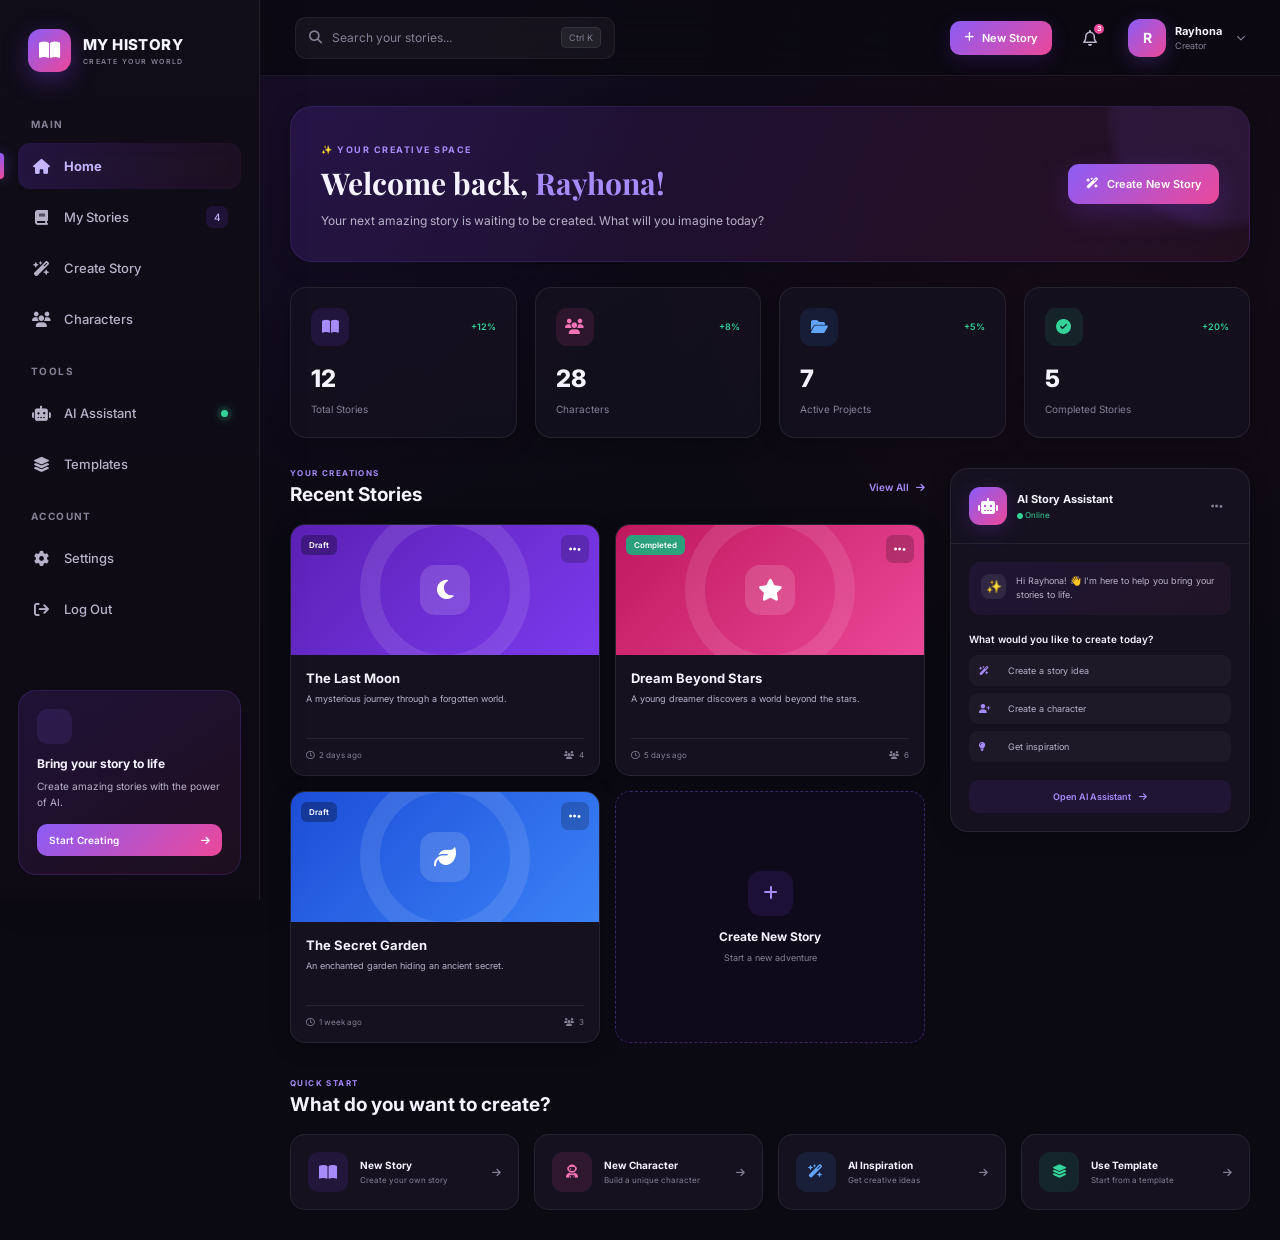
==== commit 98dc654e: "I added news to project" ====
--- a/dashboard.html
+++ b/dashboard.html
@@ -1,55 +1,56 @@
 <!DOCTYPE html>
-<html lang="en">
+<html lang="uz">
 
 <head>
+
     <meta charset="UTF-8">
 
-    <meta name="viewport"
-          content="width=device-width, initial-scale=1.0">
-
-    <meta name="description"
-          content="MY HISTORY - Create, manage and preserve your memories">
-
-    <title>MY HISTORY | Dashboard</title>
-
-
-    <!-- ==============================
-         GOOGLE FONTS
-    =============================== -->
-
-    <link rel="preconnect"
-          href="https://fonts.googleapis.com">
-
-    <link rel="preconnect"
-          href="https://fonts.gstatic.com"
-          crossorigin>
-
-    <link href="https://fonts.googleapis.com/css2?family=Cinzel:wght@600;700&family=Poppins:wght@300;400;500;600;700&display=swap"
-          rel="stylesheet">
-
-
-    <!-- ==============================
-         FONT AWESOME
-    =============================== -->
-
-    <link rel="stylesheet"
-          href="https://cdnjs.cloudflare.com/ajax/libs/font-awesome/6.7.2/css/all.min.css">
-
-
-    <!-- ==============================
-         GLOBAL CSS
-    =============================== -->
-
-    <link rel="stylesheet"
-          href="assets/css/main.css">
-
-
-    <!-- ==============================
-         DASHBOARD CSS
-    =============================== -->
-
-    <link rel="stylesheet"
-          href="assets/css/pages/dashboard.css">
+    <meta
+        name="viewport"
+        content="width=device-width, initial-scale=1.0"
+    >
+
+    <meta
+        name="description"
+        content="MY HISTORY — Create, manage and explore your own stories."
+    >
+
+    <title>MY HISTORY — Dashboard</title>
+
+
+    <!-- Google Fonts -->
+
+    <link
+        rel="preconnect"
+        href="https://fonts.googleapis.com"
+    >
+
+    <link
+        rel="preconnect"
+        href="https://fonts.gstatic.com"
+        crossorigin
+    >
+
+    <link
+        href="https://fonts.googleapis.com/css2?family=Inter:wght@400;500;600;700;800&family=Playfair+Display:wght@600;700&display=swap"
+        rel="stylesheet"
+    >
+
+
+    <!-- Font Awesome -->
+
+    <link
+        rel="stylesheet"
+        href="https://cdnjs.cloudflare.com/ajax/libs/font-awesome/6.5.2/css/all.min.css"
+    >
+
+
+    <!-- Dashboard CSS -->
+
+    <link
+        rel="stylesheet"
+        href="assets/css/pages/dashboard.css"
+    >
 
 </head>
 
@@ -57,1468 +58,1579 @@
 <body>
 
 
-    <!-- =================================
-         BACKGROUND
-    ================================== -->
-
-    <div class="background">
-
-        <div class="stars"></div>
-
-        <div class="aurora aurora-left"></div>
-
-        <div class="aurora aurora-right"></div>
+<!-- =====================================================
+     DASHBOARD APP
+===================================================== -->
+
+<div class="dashboard-app">
+
+
+    <!-- =================================================
+         SIDEBAR
+    ================================================== -->
+
+    <aside
+        class="dashboard-sidebar"
+        id="dashboardSidebar"
+    >
+
+
+        <!-- Logo -->
+
+        <a
+            href="index.html"
+            class="dashboard-logo"
+        >
+
+            <div class="dashboard-logo-icon">
+
+                <i class="fa-solid fa-book-open"></i>
+
+            </div>
+
+            <div class="dashboard-logo-text">
+
+                <strong>MY HISTORY</strong>
+
+                <span>CREATE YOUR WORLD</span>
+
+            </div>
+
+        </a>
+
+
+        <!-- Sidebar Navigation -->
+
+        <nav class="dashboard-navigation">
+
+
+            <div class="navigation-label">
+
+                MAIN
+
+            </div>
+
+
+            <a
+                href="dashboard.html"
+                class="dashboard-nav-link active"
+            >
+
+                <i class="fa-solid fa-house"></i>
+
+                <span>Home</span>
+
+            </a>
+
+
+            <a
+                href="#"
+                class="dashboard-nav-link"
+                data-section="stories"
+            >
+
+                <i class="fa-solid fa-book"></i>
+
+                <span>My Stories</span>
+
+                <span class="nav-count">
+                    4
+                </span>
+
+            </a>
+
+
+            <a
+                href="create-story.html"
+                class="dashboard-nav-link"
+            >
+
+                <i class="fa-solid fa-wand-magic-sparkles"></i>
+
+                <span>Create Story</span>
+
+            </a>
+
+
+            <a
+                href="#"
+                class="dashboard-nav-link"
+                data-section="characters"
+            >
+
+                <i class="fa-solid fa-users"></i>
+
+                <span>Characters</span>
+
+            </a>
+
+
+            <div class="navigation-label">
+
+                TOOLS
+
+            </div>
+
+
+            <a
+                href="#"
+                class="dashboard-nav-link"
+                data-section="ai"
+            >
+
+                <i class="fa-solid fa-robot"></i>
+
+                <span>AI Assistant</span>
+
+                <span class="ai-online-dot"></span>
+
+            </a>
+
+
+            <a
+                href="#"
+                class="dashboard-nav-link"
+                data-section="templates"
+            >
+
+                <i class="fa-solid fa-layer-group"></i>
+
+                <span>Templates</span>
+
+            </a>
+
+
+            <div class="navigation-label">
+
+                ACCOUNT
+
+            </div>
+
+
+            <a
+                href="#"
+                class="dashboard-nav-link"
+                data-section="settings"
+            >
+
+                <i class="fa-solid fa-gear"></i>
+
+                <span>Settings</span>
+
+            </a>
+
+
+            <a
+                href="index.html"
+                class="dashboard-nav-link"
+            >
+
+                <i class="fa-solid fa-arrow-right-from-bracket"></i>
+
+                <span>Log Out</span>
+
+            </a>
+
+
+        </nav>
+
+
+        <!-- Sidebar Bottom -->
+
+        <div class="sidebar-bottom-card">
+
+
+            <div class="sidebar-bottom-icon">
+
+                <i class="fa-solid fa-sparkles"></i>
+
+            </div>
+
+
+            <strong>
+
+                Bring your story to life
+
+            </strong>
+
+
+            <p>
+
+                Create amazing stories with the power of AI.
+
+            </p>
+
+
+            <a
+                href="create-story.html"
+                class="sidebar-create-button"
+            >
+
+                Start Creating
+
+                <i class="fa-solid fa-arrow-right"></i>
+
+            </a>
+
+
+        </div>
+
+
+    </aside>
+
+
+
+    <!-- =================================================
+         MAIN CONTENT
+    ================================================== -->
+
+    <main class="dashboard-main">
+
+
+        <!-- =============================================
+             TOPBAR
+        ============================================== -->
+
+        <header class="dashboard-topbar">
+
+
+            <div class="topbar-left">
+
+
+                <!-- Mobile Menu -->
+
+                <button
+                    class="mobile-menu-button"
+                    id="mobileMenuButton"
+                    aria-label="Open menu"
+                >
+
+                    <i class="fa-solid fa-bars"></i>
+
+                </button>
+
+
+                <!-- Search -->
+
+                <div class="dashboard-search">
+
+                    <i class="fa-solid fa-magnifying-glass"></i>
+
+                    <input
+                        type="search"
+                        id="dashboardSearch"
+                        placeholder="Search your stories..."
+                    >
+
+                    <span class="search-shortcut">
+
+                        Ctrl K
+
+                    </span>
+
+                </div>
+
+
+            </div>
+
+
+            <div class="topbar-right">
+
+
+                <!-- Create Button -->
+
+                <a
+                    href="create-story.html"
+                    class="topbar-create-button"
+                >
+
+                    <i class="fa-solid fa-plus"></i>
+
+                    <span>New Story</span>
+
+                </a>
+
+
+                <!-- Notification -->
+
+                <button
+                    class="notification-button"
+                    id="notificationButton"
+                    aria-label="Notifications"
+                >
+
+                    <i class="fa-regular fa-bell"></i>
+
+                    <span class="notification-badge">
+
+                        3
+
+                    </span>
+
+                </button>
+
+
+                <!-- User -->
+
+                <button
+                    class="dashboard-user"
+                    id="userMenuButton"
+                >
+
+                    <div class="dashboard-user-avatar">
+
+                        R
+
+                    </div>
+
+
+                    <div class="dashboard-user-info">
+
+                        <strong>
+
+                            Rayhona
+
+                        </strong>
+
+                        <span>
+
+                            Creator
+
+                        </span>
+
+                    </div>
+
+
+                    <i class="fa-solid fa-chevron-down"></i>
+
+                </button>
+
+
+            </div>
+
+
+        </header>
+
+
+
+        <!-- =============================================
+             PAGE CONTENT
+        ============================================== -->
+
+        <div class="dashboard-content">
+
+
+            <!-- =========================================
+                 WELCOME
+            ========================================== -->
+
+            <section class="dashboard-welcome">
+
+
+                <div class="welcome-text">
+
+
+                    <span class="welcome-label">
+
+                        ✨ YOUR CREATIVE SPACE
+
+                    </span>
+
+
+                    <h1>
+
+                        Welcome back,
+                        <span>Rayhona!</span>
+
+                    </h1>
+
+
+                    <p>
+
+                        Your next amazing story is waiting
+                        to be created. What will you imagine today?
+
+                    </p>
+
+
+                </div>
+
+
+                <a
+                    href="create-story.html"
+                    class="welcome-create-button"
+                >
+
+                    <i class="fa-solid fa-wand-magic-sparkles"></i>
+
+                    Create New Story
+
+                </a>
+
+
+            </section>
+
+
+
+            <!-- =========================================
+                 STATISTICS
+            ========================================== -->
+
+            <section class="dashboard-statistics">
+
+
+                <!-- Stories -->
+
+                <div class="stat-card">
+
+
+                    <div class="stat-card-top">
+
+                        <div class="stat-icon purple">
+
+                            <i class="fa-solid fa-book-open"></i>
+
+                        </div>
+
+                        <span class="stat-trend">
+
+                            +12%
+
+                        </span>
+
+                    </div>
+
+
+                    <strong class="stat-number">
+
+                        12
+
+                    </strong>
+
+
+                    <span class="stat-label">
+
+                        Total Stories
+
+                    </span>
+
+
+                </div>
+
+
+
+                <!-- Characters -->
+
+                <div class="stat-card">
+
+
+                    <div class="stat-card-top">
+
+                        <div class="stat-icon pink">
+
+                            <i class="fa-solid fa-users"></i>
+
+                        </div>
+
+                        <span class="stat-trend">
+
+                            +8%
+
+                        </span>
+
+                    </div>
+
+
+                    <strong class="stat-number">
+
+                        28
+
+                    </strong>
+
+
+                    <span class="stat-label">
+
+                        Characters
+
+                    </span>
+
+
+                </div>
+
+
+
+                <!-- Projects -->
+
+                <div class="stat-card">
+
+
+                    <div class="stat-card-top">
+
+                        <div class="stat-icon blue">
+
+                            <i class="fa-solid fa-folder-open"></i>
+
+                        </div>
+
+                        <span class="stat-trend">
+
+                            +5%
+
+                        </span>
+
+                    </div>
+
+
+                    <strong class="stat-number">
+
+                        7
+
+                    </strong>
+
+
+                    <span class="stat-label">
+
+                        Active Projects
+
+                    </span>
+
+
+                </div>
+
+
+
+                <!-- Completed -->
+
+                <div class="stat-card">
+
+
+                    <div class="stat-card-top">
+
+                        <div class="stat-icon green">
+
+                            <i class="fa-solid fa-circle-check"></i>
+
+                        </div>
+
+                        <span class="stat-trend">
+
+                            +20%
+
+                        </span>
+
+                    </div>
+
+
+                    <strong class="stat-number">
+
+                        5
+
+                    </strong>
+
+
+                    <span class="stat-label">
+
+                        Completed Stories
+
+                    </span>
+
+
+                </div>
+
+
+            </section>
+
+
+
+            <!-- =========================================
+                 DASHBOARD GRID
+            ========================================== -->
+
+            <div class="dashboard-grid">
+
+
+                <!-- =====================================
+                     RECENT STORIES
+                ====================================== -->
+
+                <section class="dashboard-section stories-section">
+
+
+                    <div class="section-header">
+
+
+                        <div>
+
+                            <span class="section-label">
+
+                                YOUR CREATIONS
+
+                            </span>
+
+
+                            <h2>
+
+                                Recent Stories
+
+                            </h2>
+
+                        </div>
+
+
+                        <a
+                            href="#"
+                            class="view-all-link"
+                            data-section="stories"
+                        >
+
+                            View All
+
+                            <i class="fa-solid fa-arrow-right"></i>
+
+                        </a>
+
+
+                    </div>
+
+
+
+                    <!-- Stories -->
+
+                    <div
+                        class="stories-grid"
+                        id="storiesGrid"
+                    >
+
+
+                        <!-- Story 1 -->
+
+                        <article
+                            class="story-card"
+                            data-title="The Last Moon"
+                        >
+
+
+                            <div class="story-card-cover cover-purple">
+
+
+                                <span class="story-status">
+
+                                    Draft
+
+                                </span>
+
+
+                                <div class="story-cover-icon">
+
+                                    <i class="fa-solid fa-moon"></i>
+
+                                </div>
+
+
+                                <button
+                                    class="story-menu-button"
+                                    aria-label="Story menu"
+                                >
+
+                                    <i class="fa-solid fa-ellipsis"></i>
+
+                                </button>
+
+
+                            </div>
+
+
+                            <div class="story-card-content">
+
+
+                                <h3>
+
+                                    The Last Moon
+
+                                </h3>
+
+
+                                <p>
+
+                                    A mysterious journey
+                                    through a forgotten world.
+
+                                </p>
+
+
+                                <div class="story-card-footer">
+
+
+                                    <span>
+
+                                        <i class="fa-regular fa-clock"></i>
+
+                                        2 days ago
+
+                                    </span>
+
+
+                                    <span>
+
+                                        <i class="fa-solid fa-users"></i>
+
+                                        4
+
+                                    </span>
+
+
+                                </div>
+
+
+                            </div>
+
+
+                        </article>
+
+
+
+                        <!-- Story 2 -->
+
+                        <article
+                            class="story-card"
+                            data-title="Dream Beyond Stars"
+                        >
+
+
+                            <div class="story-card-cover cover-pink">
+
+
+                                <span class="story-status completed">
+
+                                    Completed
+
+                                </span>
+
+
+                                <div class="story-cover-icon">
+
+                                    <i class="fa-solid fa-star"></i>
+
+                                </div>
+
+
+                                <button
+                                    class="story-menu-button"
+                                    aria-label="Story menu"
+                                >
+
+                                    <i class="fa-solid fa-ellipsis"></i>
+
+                                </button>
+
+
+                            </div>
+
+
+                            <div class="story-card-content">
+
+
+                                <h3>
+
+                                    Dream Beyond Stars
+
+                                </h3>
+
+
+                                <p>
+
+                                    A young dreamer discovers
+                                    a world beyond the stars.
+
+                                </p>
+
+
+                                <div class="story-card-footer">
+
+
+                                    <span>
+
+                                        <i class="fa-regular fa-clock"></i>
+
+                                        5 days ago
+
+                                    </span>
+
+
+                                    <span>
+
+                                        <i class="fa-solid fa-users"></i>
+
+                                        6
+
+                                    </span>
+
+
+                                </div>
+
+
+                            </div>
+
+
+                        </article>
+
+
+
+                        <!-- Story 3 -->
+
+                        <article
+                            class="story-card"
+                            data-title="The Secret Garden"
+                        >
+
+
+                            <div class="story-card-cover cover-blue">
+
+
+                                <span class="story-status">
+
+                                    Draft
+
+                                </span>
+
+
+                                <div class="story-cover-icon">
+
+                                    <i class="fa-solid fa-leaf"></i>
+
+                                </div>
+
+
+                                <button
+                                    class="story-menu-button"
+                                    aria-label="Story menu"
+                                >
+
+                                    <i class="fa-solid fa-ellipsis"></i>
+
+                                </button>
+
+
+                            </div>
+
+
+                            <div class="story-card-content">
+
+
+                                <h3>
+
+                                    The Secret Garden
+
+                                </h3>
+
+
+                                <p>
+
+                                    An enchanted garden hiding
+                                    an ancient secret.
+
+                                </p>
+
+
+                                <div class="story-card-footer">
+
+
+                                    <span>
+
+                                        <i class="fa-regular fa-clock"></i>
+
+                                        1 week ago
+
+                                    </span>
+
+
+                                    <span>
+
+                                        <i class="fa-solid fa-users"></i>
+
+                                        3
+
+                                    </span>
+
+
+                                </div>
+
+
+                            </div>
+
+
+                        </article>
+
+
+
+                        <!-- Create New Story -->
+
+                        <a
+                            href="create-story.html"
+                            class="create-story-card"
+                        >
+
+
+                            <div class="create-story-card-icon">
+
+                                <i class="fa-solid fa-plus"></i>
+
+                            </div>
+
+
+                            <strong>
+
+                                Create New Story
+
+                            </strong>
+
+
+                            <span>
+
+                                Start a new adventure
+
+                            </span>
+
+
+                        </a>
+
+
+                    </div>
+
+
+                </section>
+
+
+
+                <!-- =====================================
+                     AI ASSISTANT
+                ====================================== -->
+
+                <aside class="dashboard-ai-card">
+
+
+                    <div class="ai-card-header">
+
+
+                        <div class="ai-card-title">
+
+
+                            <div class="ai-dashboard-icon">
+
+                                <i class="fa-solid fa-robot"></i>
+
+                            </div>
+
+
+                            <div>
+
+                                <strong>
+
+                                    AI Story Assistant
+
+                                </strong>
+
+
+                                <span>
+
+                                    <i class="fa-solid fa-circle"></i>
+
+                                    Online
+
+                                </span>
+
+                            </div>
+
+
+                        </div>
+
+
+                        <button
+                            class="ai-card-menu"
+                        >
+
+                            <i class="fa-solid fa-ellipsis"></i>
+
+                        </button>
+
+
+                    </div>
+
+
+
+                    <div class="ai-card-body">
+
+
+                        <div class="ai-welcome-message">
+
+
+                            <div class="ai-mini-avatar">
+
+                                ✨
+
+                            </div>
+
+
+                            <p>
+
+                                Hi Rayhona! 👋
+                                I'm here to help you bring
+                                your stories to life.
+
+                            </p>
+
+
+                        </div>
+
+
+                        <p class="ai-question">
+
+                            What would you like to create today?
+
+                        </p>
+
+
+                        <div class="ai-quick-actions">
+
+
+                            <button
+                                class="ai-quick-action"
+                                data-prompt="Help me create a fantasy story"
+                            >
+
+                                <i class="fa-solid fa-wand-magic-sparkles"></i>
+
+                                Create a story idea
+
+                            </button>
+
+
+                            <button
+                                class="ai-quick-action"
+                                data-prompt="Help me create a character"
+                            >
+
+                                <i class="fa-solid fa-user-plus"></i>
+
+                                Create a character
+
+                            </button>
+
+
+                            <button
+                                class="ai-quick-action"
+                                data-prompt="Give me a plot twist"
+                            >
+
+                                <i class="fa-solid fa-lightbulb"></i>
+
+                                Get inspiration
+
+                            </button>
+
+
+                        </div>
+
+
+                    </div>
+
+
+                    <div class="ai-card-footer">
+
+
+                        <a
+                            href="#"
+                            class="open-ai-button"
+                            data-section="ai"
+                        >
+
+                            Open AI Assistant
+
+                            <i class="fa-solid fa-arrow-right"></i>
+
+                        </a>
+
+
+                    </div>
+
+
+                </aside>
+
+
+            </div>
+
+
+
+            <!-- =========================================
+                 QUICK CREATE
+            ========================================== -->
+
+            <section class="quick-create-section">
+
+
+                <div class="section-header">
+
+
+                    <div>
+
+                        <span class="section-label">
+
+                            QUICK START
+
+                        </span>
+
+
+                        <h2>
+
+                            What do you want to create?
+
+                        </h2>
+
+                    </div>
+
+                </div>
+
+
+
+                <div class="quick-create-grid">
+
+
+                    <!-- Story -->
+
+                    <a
+                        href="create-story.html"
+                        class="quick-create-card"
+                    >
+
+
+                        <div class="quick-create-icon purple">
+
+                            <i class="fa-solid fa-book-open"></i>
+
+                        </div>
+
+
+                        <div>
+
+                            <strong>
+
+                                New Story
+
+                            </strong>
+
+
+                            <span>
+
+                                Create your own story
+
+                            </span>
+
+                        </div>
+
+
+                        <i class="fa-solid fa-arrow-right arrow-icon"></i>
+
+
+                    </a>
+
+
+
+                    <!-- Character -->
+
+                    <button
+                        class="quick-create-card"
+                        data-section="characters"
+                    >
+
+
+                        <div class="quick-create-icon pink">
+
+                            <i class="fa-solid fa-user-astronaut"></i>
+
+                        </div>
+
+
+                        <div>
+
+                            <strong>
+
+                                New Character
+
+                            </strong>
+
+
+                            <span>
+
+                                Build a unique character
+
+                            </span>
+
+                        </div>
+
+
+                        <i class="fa-solid fa-arrow-right arrow-icon"></i>
+
+
+                    </button>
+
+
+
+                    <!-- AI -->
+
+                    <button
+                        class="quick-create-card"
+                        data-section="ai"
+                    >
+
+
+                        <div class="quick-create-icon blue">
+
+                            <i class="fa-solid fa-wand-magic-sparkles"></i>
+
+                        </div>
+
+
+                        <div>
+
+                            <strong>
+
+                                AI Inspiration
+
+                            </strong>
+
+
+                            <span>
+
+                                Get creative ideas
+
+                            </span>
+
+                        </div>
+
+
+                        <i class="fa-solid fa-arrow-right arrow-icon"></i>
+
+
+                    </button>
+
+
+
+                    <!-- Template -->
+
+                    <button
+                        class="quick-create-card"
+                        data-section="templates"
+                    >
+
+
+                        <div class="quick-create-icon green">
+
+                            <i class="fa-solid fa-layer-group"></i>
+
+                        </div>
+
+
+                        <div>
+
+                            <strong>
+
+                                Use Template
+
+                            </strong>
+
+
+                            <span>
+
+                                Start from a template
+
+                            </span>
+
+                        </div>
+
+
+                        <i class="fa-solid fa-arrow-right arrow-icon"></i>
+
+
+                    </button>
+
+
+                </div>
+
+
+            </section>
+
+
+
+        </div>
+
+
+        <!-- END DASHBOARD CONTENT -->
+
+
+    </main>
+
+
+</div>
+
+
+
+<!-- =====================================================
+     NOTIFICATION PANEL
+===================================================== -->
+
+<div
+    class="notification-panel"
+    id="notificationPanel"
+>
+
+
+    <div class="notification-panel-header">
+
+
+        <strong>
+
+            Notifications
+
+        </strong>
+
+
+        <button
+            id="closeNotificationPanel"
+        >
+
+            <i class="fa-solid fa-xmark"></i>
+
+        </button>
+
 
     </div>
 
 
-
-    <!-- =================================
-         APP CONTAINER
-    ================================== -->
-
-    <div class="app-container">
-
-
-        <!-- =================================
-             SIDEBAR OVERLAY
-        ================================== -->
-
-        <div class="sidebar-overlay"
-             id="sidebarOverlay">
+    <div class="notification-list">
+
+
+        <div class="notification-item">
+
+
+            <div class="notification-item-icon purple">
+
+                <i class="fa-solid fa-wand-magic-sparkles"></i>
+
+            </div>
+
+
+            <div>
+
+                <strong>
+
+                    Story idea generated
+
+                </strong>
+
+
+                <span>
+
+                    Your AI assistant created a new idea.
+
+                </span>
+
+
+                <small>
+
+                    10 minutes ago
+
+                </small>
+
+            </div>
+
+
         </div>
 
 
 
-        <!-- =================================
-             SIDEBAR
-        ================================== -->
-
-        <aside class="sidebar"
-               id="sidebar">
-
-
-            <!-- SIDEBAR HEADER -->
-
-            <div class="sidebar-header">
-
-
-                <!-- LOGO -->
-
-                <a href="dashboard.html"
-                   class="brand">
-
-
-                    <div class="brand-logo">
-
-                        <img src="assets/images/logo/logo.png"
-                             alt="MY HISTORY Logo">
-
-                    </div>
-
-
-                    <div class="brand-info">
-
-                        <h2>MY HISTORY</h2>
-
-                        <span>Memory Studio</span>
-
-                    </div>
-
-
-                </a>
-
-
-                <!-- MOBILE CLOSE -->
-
-                <button class="sidebar-close"
-                        id="sidebarClose"
-                        aria-label="Close sidebar">
-
-                    <i class="fa-solid fa-xmark"></i>
-
-                </button>
-
+        <div class="notification-item">
+
+
+            <div class="notification-item-icon green">
+
+                <i class="fa-solid fa-circle-check"></i>
 
             </div>
 
 
-
-            <!-- =================================
-                 MAIN NAVIGATION
-            ================================== -->
-
-            <nav class="sidebar-navigation">
-
-
-                <p class="nav-label">
-                    WORKSPACE
-                </p>
-
-
-                <!-- DASHBOARD -->
-
-                <a href="dashboard.html"
-                   class="nav-item active">
-
-                    <span class="nav-icon">
-
-                        <i class="fa-solid fa-house"></i>
-
-                    </span>
-
-                    <span class="nav-text">
-                        Dashboard
-                    </span>
-
-                </a>
-
-
-                <!-- STORIES -->
-
-                <a href="#"
-                   class="nav-item">
-
-                    <span class="nav-icon">
-
-                        <i class="fa-solid fa-book-open"></i>
-
-                    </span>
-
-                    <span class="nav-text">
-                        My Stories
-                    </span>
-
-                    <span class="nav-badge">
-                        12
-                    </span>
-
-                </a>
-
-
-                <!-- CHARACTERS -->
-
-                <a href="#"
-                   class="nav-item">
-
-                    <span class="nav-icon">
-
-                        <i class="fa-solid fa-users"></i>
-
-                    </span>
-
-                    <span class="nav-text">
-                        Characters
-                    </span>
-
-                </a>
-
-
-                <!-- GALLERY -->
-
-                <a href="#"
-                   class="nav-item">
-
-                    <span class="nav-icon">
-
-                        <i class="fa-solid fa-images"></i>
-
-                    </span>
-
-                    <span class="nav-text">
-                        Gallery
-                    </span>
-
-                </a>
-
-
-                <!-- TIMELINE -->
-
-                <a href="#"
-                   class="nav-item">
-
-                    <span class="nav-icon">
-
-                        <i class="fa-solid fa-timeline"></i>
-
-                    </span>
-
-                    <span class="nav-text">
-                        Timeline
-                    </span>
-
-                </a>
-
-
-
-                <!-- AI STUDIO -->
-
-                <p class="nav-label nav-label-space">
-
-                    CREATIVE TOOLS
-
-                </p>
-
-
-                <a href="#"
-                   class="nav-item ai-nav-item">
-
-                    <span class="nav-icon ai-icon">
-
-                        <i class="fa-solid fa-wand-magic-sparkles"></i>
-
-                    </span>
-
-                    <span class="nav-text">
-                        AI Studio
-                    </span>
-
-                    <span class="new-badge">
-                        NEW
-                    </span>
-
-                </a>
-
-
-                <a href="#"
-                   class="nav-item">
-
-                    <span class="nav-icon">
-
-                        <i class="fa-solid fa-film"></i>
-
-                    </span>
-
-                    <span class="nav-text">
-                        Animation
-                    </span>
-
-                </a>
-
-
-
-                <!-- =================================
-                     BOTTOM NAVIGATION
-                ================================== -->
-
-                <div class="sidebar-bottom">
-
-
-                    <p class="nav-label">
-                        ACCOUNT
-                    </p>
-
-
-                    <a href="#"
-                       class="nav-item">
-
-                        <span class="nav-icon">
-
-                            <i class="fa-solid fa-user"></i>
-
-                        </span>
-
-                        <span class="nav-text">
-                            Profile
-                        </span>
-
-                    </a>
-
-
-                    <a href="#"
-                       class="nav-item">
-
-                        <span class="nav-icon">
-
-                            <i class="fa-solid fa-gear"></i>
-
-                        </span>
-
-                        <span class="nav-text">
-                            Settings
-                        </span>
-
-                    </a>
-
-
-                    <!-- LOGOUT -->
-
-                    <button class="logout-btn"
-                            id="logoutBtn">
-
-                        <span class="nav-icon">
-
-                            <i class="fa-solid fa-right-from-bracket"></i>
-
-                        </span>
-
-                        <span class="nav-text">
-                            Log Out
-                        </span>
-
-                    </button>
-
-
-                </div>
-
-
-            </nav>
-
-
-            <!-- =================================
-                 USER CARD
-            ================================== -->
-
-            <div class="sidebar-user">
-
-
-                <div class="user-avatar">
-
-                    <img src="assets/images/avatars/user.png"
-                         alt="User Avatar">
-
-                </div>
-
-
-                <div class="user-info">
-
-                    <strong>
-                        Rayhona
-                    </strong>
-
-                    <span>
-                        Creative Member
-                    </span>
-
-                </div>
-
-
-                <button class="user-more"
-                        aria-label="More options">
-
-                    <i class="fa-solid fa-ellipsis-vertical"></i>
-
-                </button>
-
+            <div>
+
+                <strong>
+
+                    Story completed
+
+                </strong>
+
+
+                <span>
+
+                    Dream Beyond Stars is complete.
+
+                </span>
+
+
+                <small>
+
+                    Yesterday
+
+                </small>
 
             </div>
 
 
-        </aside>
-
-
-
-        <!-- =================================
-             MAIN CONTENT
-        ================================== -->
-
-        <main class="main-content">
-
-
-            <!-- =================================
-                 TOP NAVBAR
-            ================================== -->
-
-            <header class="top-navbar">
-
-
-                <!-- MOBILE MENU -->
-
-                <button class="menu-toggle"
-                        id="menuToggle"
-                        aria-label="Open menu">
-
-                    <i class="fa-solid fa-bars"></i>
-
-                </button>
-
-
-                <!-- SEARCH -->
-
-                <div class="search-container">
-
-
-                    <i class="fa-solid fa-magnifying-glass search-icon"></i>
-
-
-                    <input type="search"
-                           id="globalSearch"
-                           placeholder="Search your memories..."
-                           autocomplete="off">
-
-
-                    <span class="search-shortcut">
-                        Ctrl K
-                    </span>
-
-
-                </div>
-
-
-
-                <!-- NAVBAR ACTIONS -->
-
-                <div class="navbar-actions">
-
-
-                    <!-- CREATE -->
-
-                    <button class="quick-create"
-                            id="quickCreate">
-
-                        <i class="fa-solid fa-plus"></i>
-
-                        <span>
-                            Create
-                        </span>
-
-                    </button>
-
-
-                    <!-- NOTIFICATIONS -->
-
-                    <button class="icon-button notification-button"
-                            id="notificationButton"
-                            aria-label="Notifications">
-
-                        <i class="fa-regular fa-bell"></i>
-
-                        <span class="notification-dot"></span>
-
-                    </button>
-
-
-                    <!-- THEME -->
-
-                    <button class="icon-button"
-                            id="themeToggle"
-                            aria-label="Toggle theme">
-
-                        <i class="fa-regular fa-moon"></i>
-
-                    </button>
-
-
-                    <!-- PROFILE -->
-
-                    <button class="navbar-profile"
-                            id="profileButton">
-
-
-                        <img src="assets/images/avatars/user.png"
-                             alt="Rayhona">
-
-
-                        <span>
-                            Rayhona
-                        </span>
-
-
-                        <i class="fa-solid fa-chevron-down"></i>
-
-
-                    </button>
-
-
-                </div>
-
-
-            </header>
-
-
-
-            <!-- =================================
-                 DASHBOARD CONTENT
-            ================================== -->
-
-            <div class="dashboard-content">
-
-
-
-                <!-- =================================
-                     WELCOME SECTION
-                ================================== -->
-
-                <section class="welcome-section">
-
-
-                    <div class="welcome-text">
-
-
-                        <span class="welcome-label">
-
-                            <i class="fa-regular fa-sun"></i>
-
-                            YOUR MEMORY SPACE
-
-                        </span>
-
-
-                        <h1>
-
-                            Welcome back,
-                            <span>Rayhona</span> 👋
-
-                        </h1>
-
-
-                        <p>
-
-                            Your stories, memories and special moments
-                            are waiting for you.
-
-                        </p>
-
-
-                    </div>
-
-
-                    <!-- QUICK ACTIONS -->
-
-                    <div class="welcome-actions">
-
-
-                        <button class="primary-button"
-                                id="createStoryButton">
-
-
-                            <i class="fa-solid fa-plus"></i>
-
-
-                            <span>
-                                Create Story
-                            </span>
-
-
-                        </button>
-
-
-                        <button class="secondary-button"
-                                id="aiStudioButton">
-
-
-                            <i class="fa-solid fa-wand-magic-sparkles"></i>
-
-
-                            <span>
-                                AI Studio
-                            </span>
-
-
-                        </button>
-
-
-                    </div>
-
-
-                </section>
-
-
-
-                <!-- =================================
-                     QUICK CREATE CARDS
-                ================================== -->
-
-                <section class="quick-create-section">
-
-
-                    <div class="section-heading">
-
-
-                        <div>
-
-                            <span class="section-overline">
-                                START CREATING
-                            </span>
-
-                            <h2>
-                                Bring your memories to life
-                            </h2>
-
-                        </div>
-
-
-                    </div>
-
-
-
-                    <div class="creation-grid">
-
-
-                        <!-- STORY -->
-
-                        <button class="creation-card story-card"
-                                data-action="story">
-
-
-                            <div class="creation-icon">
-
-                                <i class="fa-solid fa-book-open"></i>
-
-                            </div>
-
-
-                            <div class="creation-info">
-
-                                <h3>
-                                    New Story
-                                </h3>
-
-                                <p>
-                                    Turn your memories into a story.
-                                </p>
-
-                            </div>
-
-
-                            <i class="fa-solid fa-arrow-right creation-arrow"></i>
-
-
-                        </button>
-
-
-
-                        <!-- AI -->
-
-                        <button class="creation-card ai-card"
-                                data-action="ai">
-
-
-                            <div class="creation-icon">
-
-                                <i class="fa-solid fa-wand-magic-sparkles"></i>
-
-                            </div>
-
-
-                            <div class="creation-info">
-
-                                <h3>
-                                    AI Story
-                                </h3>
-
-                                <p>
-                                    Let AI help create your story.
-                                </p>
-
-                            </div>
-
-
-                            <i class="fa-solid fa-arrow-right creation-arrow"></i>
-
-
-                        </button>
-
-
-
-                        <!-- PHOTO -->
-
-                        <button class="creation-card photo-card"
-                                data-action="photo">
-
-
-                            <div class="creation-icon">
-
-                                <i class="fa-solid fa-cloud-arrow-up"></i>
-
-                            </div>
-
-
-                            <div class="creation-info">
-
-                                <h3>
-                                    Import Memories
-                                </h3>
-
-                                <p>
-                                    Add your photos and videos.
-                                </p>
-
-                            </div>
-
-
-                            <i class="fa-solid fa-arrow-right creation-arrow"></i>
-
-
-                        </button>
-
-
-                    </div>
-
-
-                </section>
-
-
-
-                <!-- =================================
-                     STATISTICS
-                ================================== -->
-
-                <section class="statistics-grid">
-
-
-                    <div class="stat-card">
-
-
-                        <div class="stat-icon purple">
-
-                            <i class="fa-solid fa-book"></i>
-
-                        </div>
-
-
-                        <div class="stat-content">
-
-                            <span>
-                                Total Stories
-                            </span>
-
-                            <strong>
-                                24
-                            </strong>
-
-                            <small class="positive">
-
-                                <i class="fa-solid fa-arrow-trend-up"></i>
-
-                                12% this month
-
-                            </small>
-
-                        </div>
-
-
-                    </div>
-
-
-
-                    <div class="stat-card">
-
-
-                        <div class="stat-icon blue">
-
-                            <i class="fa-solid fa-images"></i>
-
-                        </div>
-
-
-                        <div class="stat-content">
-
-                            <span>
-                                Memories
-                            </span>
-
-                            <strong>
-                                138
-                            </strong>
-
-                            <small class="positive">
-
-                                <i class="fa-solid fa-arrow-trend-up"></i>
-
-                                8% this month
-
-                            </small>
-
-                        </div>
-
-
-                    </div>
-
-
-
-                    <div class="stat-card">
-
-
-                        <div class="stat-icon gold">
-
-                            <i class="fa-solid fa-users"></i>
-
-                        </div>
-
-
-                        <div class="stat-content">
-
-                            <span>
-                                Characters
-                            </span>
-
-                            <strong>
-                                42
-                            </strong>
-
-                            <small>
-                                5 new characters
-                            </small>
-
-                        </div>
-
-
-                    </div>
-
-
-
-                    <div class="stat-card">
-
-
-                        <div class="stat-icon cyan">
-
-                            <i class="fa-solid fa-clock"></i>
-
-                        </div>
-
-
-                        <div class="stat-content">
-
-                            <span>
-                                Creative Hours
-                            </span>
-
-                            <strong>
-                                48h
-                            </strong>
-
-                            <small>
-                                This month
-                            </small>
-
-                        </div>
-
-
-                    </div>
-
-
-                </section>
-
-
-
-                <!-- =================================
-                     MAIN GRID
-                ================================== -->
-
-                <div class="dashboard-grid">
-
-
-
-                    <!-- =================================
-                         RECENT STORIES
-                    ================================== -->
-
-                    <section class="dashboard-panel stories-panel">
-
-
-                        <div class="panel-header">
-
-
-                            <div>
-
-                                <span class="section-overline">
-                                    YOUR WORK
-                                </span>
-
-                                <h2>
-                                    Recent Stories
-                                </h2>
-
-                            </div>
-
-
-                            <a href="#"
-                               class="view-all">
-
-                                View all
-
-                                <i class="fa-solid fa-arrow-right"></i>
-
-                            </a>
-
-
-                        </div>
-
-
-
-                        <div class="stories-list">
-
-
-                            <!-- STORY 1 -->
-
-                            <article class="story-item">
-
-
-                                <div class="story-thumbnail story-one">
-
-                                    <i class="fa-solid fa-book-open"></i>
-
-                                </div>
-
-
-                                <div class="story-details">
-
-                                    <h3>
-                                        My Childhood Memories
-                                    </h3>
-
-                                    <p>
-
-                                        <i class="fa-regular fa-clock"></i>
-
-                                        Edited 2 hours ago
-
-                                    </p>
-
-
-                                    <div class="story-tags">
-
-                                        <span>
-                                            Childhood
-                                        </span>
-
-                                        <span>
-                                            Personal
-                                        </span>
-
-                                    </div>
-
-                                </div>
-
-
-                                <div class="story-status completed">
-
-                                    Completed
-
-                                </div>
-
-
-                                <button class="more-button">
-
-                                    <i class="fa-solid fa-ellipsis-vertical"></i>
-
-                                </button>
-
-
-                            </article>
-
-
-
-                            <!-- STORY 2 -->
-
-                            <article class="story-item">
-
-
-                                <div class="story-thumbnail story-two">
-
-                                    <i class="fa-solid fa-plane"></i>
-
-                                </div>
-
-
-                                <div class="story-details">
-
-                                    <h3>
-                                        My Journey to Japan
-                                    </h3>
-
-                                    <p>
-
-                                        <i class="fa-regular fa-clock"></i>
-
-                                        Edited yesterday
-
-                                    </p>
-
-
-                                    <div class="story-tags">
-
-                                        <span>
-                                            Travel
-                                        </span>
-
-                                        <span>
-                                            Adventure
-                                        </span>
-
-                                    </div>
-
-                                </div>
-
-
-                                <div class="story-status editing">
-
-                                    Editing
-
-                                </div>
-
-
-                                <button class="more-button">
-
-                                    <i class="fa-solid fa-ellipsis-vertical"></i>
-
-                                </button>
-
-
-                            </article>
-
-
-
-                            <!-- STORY 3 -->
-
-                            <article class="story-item">
-
-
-                                <div class="story-thumbnail story-three">
-
-                                    <i class="fa-solid fa-heart"></i>
-
-                                </div>
-
-
-                                <div class="story-details">
-
-                                    <h3>
-                                        Family Moments
-                                    </h3>
-
-                                    <p>
-
-                                        <i class="fa-regular fa-clock"></i>
-
-                                        Edited 3 days ago
-
-                                    </p>
-
-
-                                    <div class="story-tags">
-
-                                        <span>
-                                            Family
-                                        </span>
-
-                                        <span>
-                                            Memories
-                                        </span>
-
-                                    </div>
-
-                                </div>
-
-
-                                <div class="story-status draft">
-
-                                    Draft
-
-                                </div>
-
-
-                                <button class="more-button">
-
-                                    <i class="fa-solid fa-ellipsis-vertical"></i>
-
-                                </button>
-
-
-                            </article>
-
-
-                        </div>
-
-
-                    </section>
-
-
-
-                    <!-- =================================
-                         MEMORY TIMELINE
-                    ================================== -->
-
-                    <section class="dashboard-panel timeline-panel">
-
-
-                        <div class="panel-header">
-
-
-                            <div>
-
-                                <span class="section-overline">
-                                    YOUR JOURNEY
-                                </span>
-
-                                <h2>
-                                    Memory Timeline
-                                </h2>
-
-                            </div>
-
-
-                            <button class="panel-action">
-
-                                <i class="fa-solid fa-plus"></i>
-
-                            </button>
-
-
-                        </div>
-
-
-
-                        <div class="timeline">
-
-
-                            <div class="timeline-item">
-
-
-                                <span class="timeline-dot"></span>
-
-
-                                <div>
-
-                                    <strong>
-                                        2026
-                                    </strong>
-
-                                    <p>
-                                        12 memories
-                                    </p>
-
-                                </div>
-
-
-                            </div>
-
-
-                            <div class="timeline-item">
-
-
-                                <span class="timeline-dot"></span>
-
-
-                                <div>
-
-                                    <strong>
-                                        2025
-                                    </strong>
-
-                                    <p>
-                                        28 memories
-                                    </p>
-
-                                </div>
-
-
-                            </div>
-
-
-                            <div class="timeline-item">
-
-
-                                <span class="timeline-dot"></span>
-
-
-                                <div>
-
-                                    <strong>
-                                        2024
-                                    </strong>
-
-                                    <p>
-                                        34 memories
-                                    </p>
-
-                                </div>
-
-
-                            </div>
-
-
-                            <div class="timeline-item">
-
-
-                                <span class="timeline-dot"></span>
-
-
-                                <div>
-
-                                    <strong>
-                                        2023
-                                    </strong>
-
-                                    <p>
-                                        21 memories
-                                    </p>
-
-                                </div>
-
-
-                            </div>
-
-
-                        </div>
-
-
-                        <button class="timeline-button">
-
-                            Explore full timeline
-
-                            <i class="fa-solid fa-arrow-right"></i>
-
-                        </button>
-
-
-                    </section>
-
-
-                </div>
-
-
-
-                <!-- =================================
-                     FAVORITE CHARACTERS
-                ================================== -->
-
-                <section class="dashboard-panel characters-panel">
-
-
-                    <div class="panel-header">
-
-
-                        <div>
-
-                            <span class="section-overline">
-                                YOUR PEOPLE
-                            </span>
-
-                            <h2>
-                                Favorite Characters
-                            </h2>
-
-                        </div>
-
-
-                        <a href="#"
-                           class="view-all">
-
-                            View all
-
-                            <i class="fa-solid fa-arrow-right"></i>
-
-                        </a>
-
-
-                    </div>
-
-
-
-                    <div class="characters-grid">
-
-
-                        <div class="character-card">
-
-                            <div class="character-avatar">
-
-                                <img src="assets/images/avatars/user.png"
-                                     alt="Character">
-
-                            </div>
-
-                            <h3>
-                                My Character
-                            </h3>
-
-                            <span>
-                                Main Character
-                            </span>
-
-                        </div>
-
-
-                        <button class="character-add">
-
-                            <i class="fa-solid fa-plus"></i>
-
-                            <span>
-                                Add Character
-                            </span>
-
-                        </button>
-
-
-                    </div>
-
-
-                </section>
-
-
-
-                <!-- =================================
-                     FOOTER
-                ================================== -->
-
-                <footer class="dashboard-footer">
-
-
-                    <p>
-
-                        © 2026
-                        <strong>MY HISTORY</strong>.
-
-                        Preserve your story. Create your history.
-
-                    </p>
-
-
-                    <div>
-
-                        <a href="#">
-                            Privacy
-                        </a>
-
-                        <a href="#">
-                            Help
-                        </a>
-
-                        <a href="#">
-                            Contact
-                        </a>
-
-                    </div>
-
-
-                </footer>
-
+        </div>
+
+
+
+        <div class="notification-item">
+
+
+            <div class="notification-item-icon pink">
+
+                <i class="fa-solid fa-heart"></i>
 
             </div>
 
 
-        </main>
+            <div>
+
+                <strong>
+
+                    Welcome to MY HISTORY
+
+                </strong>
+
+
+                <span>
+
+                    Start creating your first story.
+
+                </span>
+
+
+                <small>
+
+                    2 days ago
+
+                </small>
+
+            </div>
+
+
+        </div>
 
 
     </div>
 
 
-
-    <!-- =================================
-         CREATE STORY MODAL
-    ================================== -->
-
-    <div class="modal-overlay"
-         id="createModal">
-
-
-        <div class="create-modal">
-
-
-            <button class="modal-close"
-                    id="modalClose">
-
-                <i class="fa-solid fa-xmark"></i>
-
-            </button>
-
-
-            <div class="modal-header">
-
-
-                <div class="modal-icon">
-
-                    <i class="fa-solid fa-wand-magic-sparkles"></i>
-
-                </div>
-
-
-                <h2>
-                    Create Something New
-                </h2>
-
-
-                <p>
-                    Choose how you want to start your next memory.
-                </p>
-
-
-            </div>
-
-
-
-            <div class="modal-options">
-
-
-                <button class="modal-option">
-
-                    <i class="fa-solid fa-book-open"></i>
-
-                    <div>
-
-                        <strong>
-                            Create a Story
-                        </strong>
-
-                        <span>
-                            Build your own story from scratch.
-                        </span>
-
-                    </div>
-
-                    <i class="fa-solid fa-chevron-right"></i>
-
-                </button>
-
-
-                <button class="modal-option">
-
-                    <i class="fa-solid fa-wand-magic-sparkles"></i>
-
-                    <div>
-
-                        <strong>
-                            AI Story
-                        </strong>
-
-                        <span>
-                            Let AI help you tell your story.
-                        </span>
-
-                    </div>
-
-                    <i class="fa-solid fa-chevron-right"></i>
-
-                </button>
-
-
-                <button class="modal-option">
-
-                    <i class="fa-solid fa-cloud-arrow-up"></i>
-
-                    <div>
-
-                        <strong>
-                            Import Memories
-                        </strong>
-
-                        <span>
-                            Upload photos and videos.
-                        </span>
-
-                    </div>
-
-                    <i class="fa-solid fa-chevron-right"></i>
-
-                </button>
-
-
-            </div>
-
+</div>
+
+
+
+<!-- =====================================================
+     USER MENU
+===================================================== -->
+
+<div
+    class="user-dropdown"
+    id="userDropdown"
+>
+
+
+    <div class="user-dropdown-header">
+
+
+        <div class="dashboard-user-avatar large">
+
+            R
 
         </div>
 
 
+        <div>
+
+            <strong>
+
+                Rayhona
+
+            </strong>
+
+
+            <span>
+
+                rayhona@example.com
+
+            </span>
+
+        </div>
+
+
     </div>
 
 
-
-    <!-- =================================
-         JAVASCRIPT
-    ================================== -->
-
-    <script src="assets/js/dashboard.js"></script>
+    <div class="user-dropdown-divider"></div>
+
+
+    <a href="#">
+
+        <i class="fa-regular fa-user"></i>
+
+        My Profile
+
+    </a>
+
+
+    <a href="#">
+
+        <i class="fa-solid fa-gear"></i>
+
+        Settings
+
+    </a>
+
+
+    <div class="user-dropdown-divider"></div>
+
+
+    <a
+        href="index.html"
+        class="logout-link"
+    >
+
+        <i class="fa-solid fa-arrow-right-from-bracket"></i>
+
+        Log Out
+
+    </a>
+
+
+</div>
+
+
+
+<!-- =====================================================
+     OVERLAY
+===================================================== -->
+
+<div
+    class="dashboard-overlay"
+    id="dashboardOverlay"
+></div>
+
+
+
+<!-- =====================================================
+     DASHBOARD JS
+===================================================== -->
+
+<script
+    src="assets/js/dashboard.js"
+></script>
 
 
 </body>
--- a/assets/css/pages/dashboard.css
+++ b/assets/css/pages/dashboard.css
@@ -1,906 +1,1461 @@
 /* =========================================================
-   MY HISTORY — DASHBOARD
-   Premium Glassmorphism Dashboard
-========================================================= */
-
-
-/* =========================================================
-   1. GLOBAL
+   MY HISTORY — DASHBOARD CSS
+   Version: 2.0 — DARK PREMIUM THEME
+========================================================= */
+
+
+/* =========================================================
+   1. ROOT VARIABLES
+========================================================= */
+
+:root {
+
+    --primary: #8b5cf6;
+    --primary-light: #a78bfa;
+    --primary-dark: #7c3aed;
+
+    --secondary: #ec4899;
+
+    --blue: #60a5fa;
+    --green: #34d399;
+    --orange: #fbbf24;
+
+    --dark: #08070d;
+    --dark-2: #100d18;
+    --dark-3: #171321;
+    --dark-4: #1e192b;
+
+    --text: #f5f3ff;
+    --text-light: #b8b2c8;
+    --text-muted: #858094;
+
+    --white: #ffffff;
+
+    --background: #0b0912;
+    --card: #15111f;
+    --card-hover: #1b1627;
+
+    --border: rgba(255, 255, 255, 0.08);
+
+    --sidebar-width: 260px;
+
+    --topbar-height: 76px;
+
+    --radius-sm: 10px;
+    --radius-md: 16px;
+    --radius-lg: 22px;
+
+    --shadow-sm:
+        0 4px 20px
+        rgba(0, 0, 0, 0.25);
+
+    --shadow-md:
+        0 15px 45px
+        rgba(0, 0, 0, 0.35);
+
+    --shadow-purple:
+        0 10px 35px
+        rgba(124, 58, 237, 0.20);
+
+    --transition:
+        all 0.3s ease;
+
+}
+
+
+/* =========================================================
+   2. RESET
 ========================================================= */
 
 * {
+
+    margin: 0;
+
+    padding: 0;
+
     box-sizing: border-box;
-}
+
+}
+
 
 html {
+
     scroll-behavior: smooth;
-}
+
+}
+
 
 body {
-    margin: 0;
+
+    font-family: "Inter", sans-serif;
+
+    background:
+        radial-gradient(
+            circle at 15% 10%,
+            rgba(124, 58, 237, 0.08),
+            transparent 30%
+        ),
+        radial-gradient(
+            circle at 85% 20%,
+            rgba(236, 72, 153, 0.05),
+            transparent 30%
+        ),
+        var(--background);
+
+    color: var(--text);
+
     min-height: 100vh;
-    font-family: "Poppins", sans-serif;
-    color: #ffffff;
-    background: #070b18;
+
     overflow-x: hidden;
-}
+
+}
+
+
+a {
+
+    text-decoration: none;
+
+    color: inherit;
+
+}
+
 
 button,
 input {
-    font: inherit;
-}
+
+    font-family: inherit;
+
+}
+
 
 button {
+
     border: none;
-}
-
-a {
-    color: inherit;
-    text-decoration: none;
-}
-
-
-/* =========================================================
-   2. BACKGROUND
-========================================================= */
-
-.background {
+
+    cursor: pointer;
+
+}
+
+
+ul {
+
+    list-style: none;
+
+}
+
+
+/* =========================================================
+   3. DASHBOARD APP
+========================================================= */
+
+.dashboard-app {
+
+    display: flex;
+
+    min-height: 100vh;
+
+    width: 100%;
+
+    background: transparent;
+
+}
+
+
+/* =========================================================
+   4. SIDEBAR
+========================================================= */
+
+.dashboard-sidebar {
+
     position: fixed;
-    inset: 0;
-    z-index: -10;
-    overflow: hidden;
-    background:
-        radial-gradient(
-            circle at 20% 10%,
-            rgba(124, 92, 255, 0.22),
-            transparent 35%
-        ),
-        radial-gradient(
-            circle at 85% 80%,
-            rgba(0, 217, 255, 0.13),
-            transparent 35%
-        ),
-        #070b18;
-}
-
-.stars {
-    position: absolute;
-    inset: 0;
-    opacity: 0.35;
-
-    background-image:
-        radial-gradient(
-            1px 1px at 20px 30px,
-            rgba(255,255,255,.8),
-            transparent
-        ),
-        radial-gradient(
-            1px 1px at 90px 100px,
-            rgba(255,255,255,.7),
-            transparent
-        ),
-        radial-gradient(
-            2px 2px at 180px 60px,
-            rgba(255,255,255,.8),
-            transparent
-        ),
-        radial-gradient(
-            1px 1px at 300px 150px,
-            rgba(255,255,255,.6),
-            transparent
+
+    left: 0;
+
+    top: 0;
+
+    width: var(--sidebar-width);
+
+    height: 100vh;
+
+    background:
+        linear-gradient(
+            180deg,
+            #100d18,
+            #0d0a14
         );
 
-    background-size: 350px 250px;
-    animation: starsMove 80s linear infinite;
-}
-
-@keyframes starsMove {
-    from {
-        transform: translateY(0);
-    }
-
-    to {
-        transform: translateY(-500px);
-    }
-}
-
-.aurora {
-    position: absolute;
-    width: 500px;
-    height: 500px;
-    border-radius: 50%;
-    filter: blur(120px);
-    opacity: .28;
-    pointer-events: none;
-}
-
-.aurora-left {
-    top: -250px;
-    left: -180px;
-    background: #7c5cff;
-}
-
-.aurora-right {
-    right: -200px;
-    bottom: -200px;
-    background: #00d9ff;
-}
-
-
-/* =========================================================
-   3. APP CONTAINER
-========================================================= */
-
-.app-container {
-    display: flex;
-    min-height: 100vh;
-}
-
-
-/* =========================================================
-   4. SIDEBAR
-========================================================= */
-
-.sidebar {
-    position: fixed;
-    top: 18px;
-    left: 18px;
-    bottom: 18px;
-
-    width: 265px;
-
-    display: flex;
+    border-right:
+        1px solid
+        var(--border);
+
+    display: flex;
+
     flex-direction: column;
 
-    padding: 24px 16px;
-
-    border: 1px solid rgba(255,255,255,.09);
-    border-radius: 26px;
-
-    background: rgba(10, 14, 32, .78);
-
-    backdrop-filter: blur(25px);
-    -webkit-backdrop-filter: blur(25px);
+    z-index: 1000;
+
+    padding: 25px 18px;
+
+    transition: var(--transition);
 
     box-shadow:
-        0 20px 60px rgba(0,0,0,.35);
-
-    z-index: 100;
-
-    transition:
-        transform .35s ease,
-        width .35s ease;
-}
-
-
-/* =========================================================
-   5. BRAND
-========================================================= */
-
-.sidebar-header {
-    display: flex;
-    align-items: center;
-    justify-content: space-between;
-
-    padding: 0 8px 25px;
-}
-
-.brand {
-    display: flex;
-    align-items: center;
+        10px 0 40px
+        rgba(0, 0, 0, 0.12);
+
+}
+
+
+/* =========================================================
+   LOGO
+========================================================= */
+
+.dashboard-logo {
+
+    display: flex;
+
+    align-items: center;
+
     gap: 12px;
-}
-
-.brand-logo {
-    width: 48px;
-    height: 48px;
-
-    display: grid;
-    place-items: center;
-
-    border-radius: 15px;
+
+    padding:
+        4px
+        10px
+        28px;
+
+}
+
+
+.dashboard-logo-icon {
+
+    width: 43px;
+
+    height: 43px;
+
+    border-radius: 13px;
+
+    display: flex;
+
+    align-items: center;
+
+    justify-content: center;
+
+    color: var(--white);
+
+    font-size: 19px;
 
     background:
         linear-gradient(
             135deg,
-            rgba(124,92,255,.25),
-            rgba(0,217,255,.12)
+            var(--primary),
+            var(--secondary)
         );
 
-    border: 1px solid rgba(255,255,255,.1);
-}
-
-.brand-logo img {
-    width: 38px;
-    height: 38px;
-    object-fit: contain;
-}
-
-.brand-info h2 {
-    margin: 0;
-
-    font-family: "Cinzel", serif;
+    box-shadow:
+        0 8px 25px
+        rgba(124, 58, 237, 0.35);
+
+}
+
+
+.dashboard-logo-text {
+
+    display: flex;
+
+    flex-direction: column;
+
+    gap: 3px;
+
+}
+
+
+.dashboard-logo-text strong {
 
     font-size: 15px;
-    letter-spacing: 1.5px;
-
-    color: #ffd166;
-}
-
-.brand-info span {
+
+    font-weight: 800;
+
+    letter-spacing: 0.4px;
+
+    color: var(--text);
+
+}
+
+
+.dashboard-logo-text span {
+
+    font-size: 7px;
+
+    font-weight: 600;
+
+    letter-spacing: 1.4px;
+
+    color: var(--text-muted);
+
+}
+
+
+/* =========================================================
+   NAVIGATION
+========================================================= */
+
+.dashboard-navigation {
+
+    display: flex;
+
+    flex-direction: column;
+
+    gap: 5px;
+
+}
+
+
+.navigation-label {
+
+    font-size: 10px;
+
+    font-weight: 700;
+
+    letter-spacing: 1.4px;
+
+    color: var(--text-muted);
+
+    padding:
+        18px
+        13px
+        8px;
+
+}
+
+
+.dashboard-nav-link {
+
+    position: relative;
+
+    display: flex;
+
+    align-items: center;
+
+    gap: 13px;
+
+    min-height: 46px;
+
+    padding: 0 13px;
+
+    border-radius: 12px;
+
+    color: var(--text-light);
+
+    font-size: 13px;
+
+    font-weight: 500;
+
+    transition: var(--transition);
+
+}
+
+
+.dashboard-nav-link i {
+
+    width: 20px;
+
+    text-align: center;
+
+    font-size: 15px;
+
+}
+
+
+.dashboard-nav-link:hover {
+
+    background:
+        rgba(124, 58, 237, 0.10);
+
+    color: var(--primary-light);
+
+}
+
+
+.dashboard-nav-link.active {
+
+    color: #c4b5fd;
+
+    background:
+        linear-gradient(
+            90deg,
+            rgba(124, 58, 237, 0.18),
+            rgba(236, 72, 153, 0.06)
+        );
+
+    font-weight: 700;
+
+    box-shadow:
+        inset 0 0 20px
+        rgba(124, 58, 237, 0.04);
+
+}
+
+
+.dashboard-nav-link.active::before {
+
+    content: "";
+
+    position: absolute;
+
+    left: -18px;
+
+    top: 10px;
+
+    width: 4px;
+
+    height: 26px;
+
+    border-radius:
+        0
+        5px
+        5px
+        0;
+
+    background:
+        linear-gradient(
+            180deg,
+            var(--primary),
+            var(--secondary)
+        );
+
+    box-shadow:
+        0 0 12px
+        rgba(139, 92, 246, 0.6);
+
+}
+
+
+.nav-count {
+
+    margin-left: auto;
+
+    min-width: 22px;
+
+    height: 22px;
+
+    display: flex;
+
+    align-items: center;
+
+    justify-content: center;
+
+    border-radius: 7px;
+
+    font-size: 10px;
+
+    color: #c4b5fd;
+
+    background:
+        rgba(124, 58, 237, 0.15);
+
+}
+
+
+.ai-online-dot {
+
+    width: 7px;
+
+    height: 7px;
+
+    border-radius: 50%;
+
+    margin-left: auto;
+
+    background: var(--green);
+
+    box-shadow:
+        0 0 0 4px
+        rgba(52, 211, 153, 0.08),
+        0 0 12px
+        rgba(52, 211, 153, 0.6);
+
+}
+
+
+/* =========================================================
+   SIDEBAR BOTTOM CARD
+========================================================= */
+
+.sidebar-bottom-card {
+
+    margin-top: auto;
+
+    padding: 18px;
+
+    border-radius: 18px;
+
+    background:
+        linear-gradient(
+            145deg,
+            rgba(124, 58, 237, 0.16),
+            rgba(236, 72, 153, 0.08)
+        );
+
+    border:
+        1px solid
+        rgba(139, 92, 246, 0.16);
+
+}
+
+
+.sidebar-bottom-icon {
+
+    width: 35px;
+
+    height: 35px;
+
+    display: flex;
+
+    align-items: center;
+
+    justify-content: center;
+
+    border-radius: 10px;
+
+    margin-bottom: 12px;
+
+    color: var(--primary-light);
+
+    background:
+        rgba(139, 92, 246, 0.12);
+
+}
+
+
+.sidebar-bottom-card strong {
+
     display: block;
 
-    margin-top: 3px;
-
-    color: #7f8aa5;
+    font-size: 12px;
+
+    margin-bottom: 7px;
+
+    color: var(--text);
+
+}
+
+
+.sidebar-bottom-card p {
 
     font-size: 10px;
-}
-
-
-/* =========================================================
-   6. SIDEBAR NAVIGATION
-========================================================= */
-
-.sidebar-navigation {
-    flex: 1;
-    overflow-y: auto;
-    padding-right: 3px;
-}
-
-.sidebar-navigation::-webkit-scrollbar {
-    width: 4px;
-}
-
-.sidebar-navigation::-webkit-scrollbar-thumb {
-    background: rgba(255,255,255,.1);
+
+    line-height: 1.6;
+
+    color: var(--text-light);
+
+    margin-bottom: 14px;
+
+}
+
+
+.sidebar-create-button {
+
+    display: flex;
+
+    align-items: center;
+
+    justify-content: space-between;
+
+    padding: 10px 12px;
+
     border-radius: 10px;
-}
-
-.nav-label {
-    margin: 16px 12px 9px;
-
-    color: #69748f;
-
-    font-size: 10px;
-    font-weight: 600;
-
-    letter-spacing: 1.6px;
-}
-
-.nav-label-space {
-    margin-top: 28px;
-}
-
-.nav-item,
-.logout-btn {
-    position: relative;
-
-    width: 100%;
-
-    display: flex;
-    align-items: center;
-
-    gap: 13px;
-
-    padding: 12px 13px;
-
-    margin-bottom: 5px;
-
-    border-radius: 13px;
-
-    color: #8e98b0;
-
-    background: transparent;
-
-    cursor: pointer;
-
-    transition:
-        color .25s ease,
-        background .25s ease,
-        transform .25s ease;
-}
-
-.nav-item:hover,
-.logout-btn:hover {
-    color: #ffffff;
-
-    background: rgba(255,255,255,.06);
-
-    transform: translateX(3px);
-}
-
-.nav-item.active {
-    color: #ffffff;
+
+    color: var(--white);
 
     background:
         linear-gradient(
             135deg,
-            rgba(124,92,255,.28),
-            rgba(124,92,255,.08)
+            var(--primary),
+            var(--secondary)
         );
 
-    border: 1px solid rgba(124,92,255,.18);
+    font-size: 10px;
+
+    font-weight: 600;
+
+    transition: var(--transition);
+
+}
+
+
+.sidebar-create-button:hover {
+
+    transform: translateY(-2px);
 
     box-shadow:
-        inset 0 0 20px rgba(124,92,255,.06);
-}
-
-.nav-item.active::before {
-    content: "";
-
-    position: absolute;
-
-    left: -16px;
-
-    top: 50%;
-
-    width: 3px;
-    height: 24px;
-
-    transform: translateY(-50%);
-
-    border-radius: 0 5px 5px 0;
-
-    background: #7c5cff;
+        0 8px 25px
+        rgba(124, 58, 237, 0.35);
+
+}
+
+
+/* =========================================================
+   5. MAIN
+========================================================= */
+
+.dashboard-main {
+
+    width:
+        calc(
+            100% -
+            var(--sidebar-width)
+        );
+
+    margin-left:
+        var(--sidebar-width);
+
+    min-height: 100vh;
+
+    background:
+        radial-gradient(
+            circle at 20% 0%,
+            rgba(124, 58, 237, 0.06),
+            transparent 35%
+        );
+
+}
+
+
+/* =========================================================
+   6. TOPBAR
+========================================================= */
+
+.dashboard-topbar {
+
+    position: sticky;
+
+    top: 0;
+
+    z-index: 900;
+
+    height:
+        var(--topbar-height);
+
+    display: flex;
+
+    align-items: center;
+
+    justify-content: space-between;
+
+    padding: 0 35px;
+
+    background:
+        rgba(11, 9, 18, 0.82);
+
+    backdrop-filter:
+        blur(18px);
+
+    border-bottom:
+        1px solid
+        rgba(255, 255, 255, 0.07);
+
+}
+
+
+.topbar-left,
+.topbar-right {
+
+    display: flex;
+
+    align-items: center;
+
+}
+
+
+.topbar-right {
+
+    gap: 18px;
+
+}
+
+
+/* =========================================================
+   SEARCH
+========================================================= */
+
+.dashboard-search {
+
+    width: 320px;
+
+    height: 42px;
+
+    display: flex;
+
+    align-items: center;
+
+    gap: 10px;
+
+    padding: 0 13px;
+
+    border-radius: 11px;
+
+    background:
+        rgba(255, 255, 255, 0.045);
+
+    border:
+        1px solid
+        rgba(255, 255, 255, 0.06);
+
+    transition: var(--transition);
+
+}
+
+
+.dashboard-search:focus-within {
+
+    background:
+        rgba(255, 255, 255, 0.07);
+
+    border-color:
+        rgba(139, 92, 246, 0.45);
 
     box-shadow:
-        0 0 12px rgba(124,92,255,.8);
-}
-
-.nav-icon {
-    width: 22px;
-
-    display: grid;
-    place-items: center;
-
-    font-size: 15px;
-}
-
-.nav-text {
+        0 0 0 4px
+        rgba(124, 58, 237, 0.08);
+
+}
+
+
+.dashboard-search > i {
+
+    color: var(--text-muted);
+
+    font-size: 13px;
+
+}
+
+
+.dashboard-search input {
+
     flex: 1;
 
-    text-align: left;
-
-    font-size: 13px;
-    font-weight: 500;
-}
-
-.nav-badge {
-    min-width: 24px;
-
-    padding: 3px 7px;
-
-    border-radius: 20px;
-
-    color: #ffffff;
-
-    background: rgba(124,92,255,.25);
-
-    font-size: 10px;
-
-    text-align: center;
-}
-
-.ai-icon {
-    color: #b68cff;
-
-    text-shadow:
-        0 0 12px rgba(182,140,255,.8);
-}
-
-.new-badge {
-    padding: 3px 6px;
+    min-width: 0;
+
+    border: none;
+
+    outline: none;
+
+    background: transparent;
+
+    color: var(--text);
+
+    font-size: 12px;
+
+}
+
+
+.dashboard-search input::placeholder {
+
+    color: var(--text-muted);
+
+}
+
+
+.search-shortcut {
+
+    padding: 4px 7px;
 
     border-radius: 5px;
 
-    color: #00d9ff;
-
-    background: rgba(0,217,255,.08);
-
-    font-size: 8px;
-    font-weight: 700;
-
-    letter-spacing: .5px;
-}
-
-.sidebar-bottom {
-    margin-top: 10px;
-}
-
-.logout-btn {
-    color: #8e98b0;
-}
-
-
-/* =========================================================
-   7. SIDEBAR USER
-========================================================= */
-
-.sidebar-user {
-    display: flex;
-    align-items: center;
-    gap: 10px;
-
-    padding: 13px;
-
-    margin-top: 15px;
-
-    border-radius: 16px;
-
-    background: rgba(255,255,255,.045);
-
-    border: 1px solid rgba(255,255,255,.06);
-}
-
-.user-avatar {
-    width: 38px;
-    height: 38px;
-
-    flex-shrink: 0;
-
-    overflow: hidden;
-
-    border-radius: 50%;
-
-    border: 2px solid rgba(124,92,255,.5);
-}
-
-.user-avatar img {
-    width: 100%;
-    height: 100%;
-    object-fit: cover;
-}
-
-.user-info {
-    flex: 1;
-    min-width: 0;
-}
-
-.user-info strong {
-    display: block;
-
-    color: #ffffff;
-
-    font-size: 12px;
-}
-
-.user-info span {
-    display: block;
-
-    margin-top: 2px;
-
-    color: #717c95;
+    background:
+        rgba(255, 255, 255, 0.06);
+
+    color: var(--text-muted);
 
     font-size: 9px;
-}
-
-.user-more {
-    color: #7e899f;
-
-    background: transparent;
-
-    cursor: pointer;
-}
-
-
-/* =========================================================
-   8. MAIN CONTENT
-========================================================= */
-
-.main-content {
-    width: calc(100% - 265px);
-
-    margin-left: 283px;
-
-    min-height: 100vh;
-}
-
-
-/* =========================================================
-   9. TOP NAVBAR
-========================================================= */
-
-.top-navbar {
-    position: sticky;
-    top: 0;
-
-    z-index: 50;
-
-    height: 82px;
-
-    display: flex;
-    align-items: center;
-
-    gap: 25px;
-
-    padding: 0 35px;
-
-    background: rgba(7,11,24,.72);
-
-    border-bottom: 1px solid rgba(255,255,255,.05);
-
-    backdrop-filter: blur(20px);
-    -webkit-backdrop-filter: blur(20px);
-}
-
-.menu-toggle,
-.sidebar-close {
-    display: none;
-}
-
-.search-container {
-    position: relative;
-
-    width: min(430px, 45%);
-
-    display: flex;
-    align-items: center;
-}
-
-.search-icon {
-    position: absolute;
-    left: 17px;
-
-    color: #66718b;
-
-    font-size: 14px;
-}
-
-.search-container input {
-    width: 100%;
-    height: 43px;
-
-    padding:
-        0 80px 0 45px;
-
-    outline: none;
-
-    color: #ffffff;
-
-    background: rgba(255,255,255,.045);
-
-    border: 1px solid rgba(255,255,255,.07);
-
-    border-radius: 13px;
-
-    transition: .3s;
-}
-
-.search-container input::placeholder {
-    color: #66718b;
-}
-
-.search-container input:focus {
-    border-color: rgba(124,92,255,.45);
-
-    background: rgba(255,255,255,.07);
-
-    box-shadow:
-        0 0 20px rgba(124,92,255,.08);
-}
-
-.search-shortcut {
-    position: absolute;
-    right: 12px;
-
-    padding: 3px 7px;
-
-    color: #69748b;
-
-    border: 1px solid rgba(255,255,255,.08);
-
-    border-radius: 5px;
-
-    font-size: 9px;
-}
-
-.navbar-actions {
-    margin-left: auto;
-
-    display: flex;
-    align-items: center;
-
-    gap: 10px;
-}
-
-.quick-create {
-    display: flex;
-    align-items: center;
+
+    border:
+        1px solid
+        rgba(255, 255, 255, 0.08);
+
+}
+
+
+/* =========================================================
+   CREATE BUTTON
+========================================================= */
+
+.topbar-create-button {
+
+    display: flex;
+
+    align-items: center;
+
     gap: 8px;
 
-    height: 40px;
-
-    padding: 0 17px;
-
-    color: #ffffff;
-
-    border-radius: 11px;
+    padding: 10px 15px;
+
+    border-radius: 10px;
+
+    color: var(--white);
 
     background:
         linear-gradient(
             135deg,
-            #7c5cff,
-            #6550df
+            var(--primary),
+            var(--secondary)
         );
 
-    cursor: pointer;
-
-    font-size: 12px;
+    font-size: 11px;
+
     font-weight: 600;
 
+    transition: var(--transition);
+
     box-shadow:
-        0 8px 25px rgba(124,92,255,.2);
-
-    transition: .3s;
-}
-
-.quick-create:hover {
+        0 5px 20px
+        rgba(124, 58, 237, 0.20);
+
+}
+
+
+.topbar-create-button:hover {
+
     transform: translateY(-2px);
 
     box-shadow:
-        0 12px 30px rgba(124,92,255,.35);
-}
-
-.icon-button {
+        0 8px 25px
+        rgba(124, 58, 237, 0.35);
+
+}
+
+
+/* =========================================================
+   NOTIFICATION
+========================================================= */
+
+.notification-button {
+
     position: relative;
 
     width: 40px;
+
     height: 40px;
 
-    display: grid;
-    place-items: center;
-
-    color: #8993aa;
-
-    background: rgba(255,255,255,.045);
-
-    border: 1px solid rgba(255,255,255,.06);
-
-    border-radius: 11px;
-
-    cursor: pointer;
-
-    transition: .3s;
-}
-
-.icon-button:hover {
-    color: #ffffff;
-
-    background: rgba(255,255,255,.09);
-
-    transform: translateY(-2px);
-}
-
-.notification-dot {
+    border-radius: 10px;
+
+    color: var(--text-light);
+
+    background: transparent;
+
+    font-size: 16px;
+
+    transition: var(--transition);
+
+}
+
+
+.notification-button:hover {
+
+    color: var(--primary-light);
+
+    background:
+        rgba(124, 58, 237, 0.10);
+
+}
+
+
+.notification-badge {
+
     position: absolute;
 
-    top: 8px;
-    right: 8px;
-
-    width: 6px;
-    height: 6px;
+    top: 4px;
+
+    right: 4px;
+
+    min-width: 14px;
+
+    height: 14px;
+
+    display: flex;
+
+    align-items: center;
+
+    justify-content: center;
 
     border-radius: 50%;
 
-    background: #ff6b8a;
-
-    box-shadow:
-        0 0 8px rgba(255,107,138,.7);
-}
-
-.navbar-profile {
-    display: flex;
-    align-items: center;
+    color: var(--white);
+
+    background: var(--secondary);
+
+    border:
+        2px solid
+        #0b0912;
+
+    font-size: 7px;
+
+    font-weight: 700;
+
+}
+
+
+/* =========================================================
+   USER
+========================================================= */
+
+.dashboard-user {
+
+    display: flex;
+
+    align-items: center;
+
     gap: 9px;
 
-    margin-left: 5px;
-
-    padding: 4px 8px 4px 4px;
-
-    color: #ffffff;
-
-    background: rgba(255,255,255,.045);
-
-    border: 1px solid rgba(255,255,255,.06);
+    background: transparent;
+
+    text-align: left;
+
+}
+
+
+.dashboard-user-avatar {
+
+    width: 38px;
+
+    height: 38px;
+
+    display: flex;
+
+    align-items: center;
+
+    justify-content: center;
 
     border-radius: 12px;
 
-    cursor: pointer;
-}
-
-.navbar-profile img {
-    width: 32px;
-    height: 32px;
-
-    border-radius: 9px;
-
-    object-fit: cover;
-}
-
-.navbar-profile span {
-    font-size: 11px;
-    font-weight: 500;
-}
-
-.navbar-profile i {
-    color: #69748b;
-    font-size: 9px;
-}
-
-
-/* =========================================================
-   10. DASHBOARD CONTENT
-========================================================= */
-
-.dashboard-content {
-    max-width: 1600px;
-
-    margin: auto;
-
-    padding: 35px;
-}
-
-
-/* =========================================================
-   11. WELCOME
-========================================================= */
-
-.welcome-section {
-    display: flex;
-    align-items: center;
-    justify-content: space-between;
-
-    gap: 25px;
-
-    padding: 34px;
-
-    border-radius: 24px;
-
-    background:
-        linear-gradient(
-            110deg,
-            rgba(124,92,255,.16),
-            rgba(0,217,255,.045),
-            rgba(255,255,255,.025)
-        );
-
-    border: 1px solid rgba(255,255,255,.08);
-
-    overflow: hidden;
-
-    position: relative;
-}
-
-.welcome-section::before {
-    content: "";
-
-    position: absolute;
-
-    width: 280px;
-    height: 280px;
-
-    top: -150px;
-    right: 15%;
-
-    border-radius: 50%;
-
-    background: rgba(124,92,255,.14);
-
-    filter: blur(70px);
-}
-
-.welcome-label,
-.section-overline {
-    color: #8f7dff;
-
-    font-size: 9px;
-    font-weight: 600;
-
-    letter-spacing: 1.7px;
-}
-
-.welcome-label i {
-    margin-right: 5px;
-}
-
-.welcome-text h1 {
-    margin: 10px 0 7px;
-
-    font-size: clamp(24px, 3vw, 35px);
-
-    line-height: 1.2;
-}
-
-.welcome-text h1 span {
-    color: #ffd166;
-}
-
-.welcome-text p {
-    margin: 0;
-
-    color: #8d98b0;
-
-    font-size: 13px;
-}
-
-.welcome-actions {
-    display: flex;
-    gap: 10px;
-
-    position: relative;
-    z-index: 2;
-}
-
-.primary-button,
-.secondary-button {
-    height: 45px;
-
-    display: flex;
-    align-items: center;
-    gap: 9px;
-
-    padding: 0 18px;
-
-    border-radius: 12px;
-
-    cursor: pointer;
-
-    font-size: 11px;
-    font-weight: 600;
-
-    transition: .3s;
-}
-
-.primary-button {
-    color: #ffffff;
+    color: var(--white);
 
     background:
         linear-gradient(
             135deg,
-            #7c5cff,
-            #6350dd
+            #8b5cf6,
+            #ec4899
         );
 
+    font-size: 14px;
+
+    font-weight: 700;
+
     box-shadow:
-        0 10px 25px rgba(124,92,255,.22);
-}
-
-.primary-button:hover,
-.secondary-button:hover {
-    transform: translateY(-3px);
-}
-
-.secondary-button {
-    color: #b7c0d4;
-
-    background: rgba(255,255,255,.05);
-
-    border: 1px solid rgba(255,255,255,.08);
-}
-
-.secondary-button:hover {
-    color: #ffffff;
-    background: rgba(255,255,255,.09);
-}
-
-
-/* =========================================================
-   12. QUICK CREATE
-========================================================= */
-
+        0 5px 20px
+        rgba(139, 92, 246, 0.25);
+
+}
+
+
+.dashboard-user-info {
+
+    display: flex;
+
+    flex-direction: column;
+
+    gap: 2px;
+
+}
+
+
+.dashboard-user-info strong {
+
+    font-size: 11px;
+
+    color: var(--text);
+
+}
+
+
+.dashboard-user-info span {
+
+    color: var(--text-muted);
+
+    font-size: 9px;
+
+}
+
+
+.dashboard-user > i {
+
+    margin-left: 5px;
+
+    color: var(--text-muted);
+
+    font-size: 9px;
+
+}
+
+
+/* =========================================================
+   MOBILE MENU
+========================================================= */
+
+.mobile-menu-button {
+
+    display: none;
+
+    width: 40px;
+
+    height: 40px;
+
+    margin-right: 12px;
+
+    border-radius: 10px;
+
+    color: var(--text);
+
+    background:
+        rgba(255, 255, 255, 0.06);
+
+}
+
+
+/* =========================================================
+   7. CONTENT
+========================================================= */
+
+.dashboard-content {
+
+    padding: 35px;
+
+}
+
+
+/* =========================================================
+   WELCOME
+========================================================= */
+
+.dashboard-welcome {
+
+    display: flex;
+
+    align-items: center;
+
+    justify-content: space-between;
+
+    gap: 25px;
+
+    padding: 30px;
+
+    margin-bottom: 25px;
+
+    border-radius: 22px;
+
+    overflow: hidden;
+
+    position: relative;
+
+    background:
+        linear-gradient(
+            120deg,
+            rgba(124, 58, 237, 0.16),
+            rgba(236, 72, 153, 0.07)
+        );
+
+    border:
+        1px solid
+        rgba(139, 92, 246, 0.15);
+
+    box-shadow:
+        var(--shadow-sm);
+
+}
+
+
+.dashboard-welcome::after {
+
+    content: "";
+
+    position: absolute;
+
+    width: 220px;
+
+    height: 220px;
+
+    right: -80px;
+
+    top: -100px;
+
+    border-radius: 50%;
+
+    background:
+        rgba(139, 92, 246, 0.10);
+
+    filter:
+        blur(5px);
+
+}
+
+
+.welcome-label {
+
+    display: inline-block;
+
+    margin-bottom: 10px;
+
+    color: var(--primary-light);
+
+    font-size: 9px;
+
+    font-weight: 700;
+
+    letter-spacing: 1.5px;
+
+}
+
+
+.welcome-text h1 {
+
+    font-family:
+        "Playfair Display",
+        serif;
+
+    font-size: 30px;
+
+    line-height: 1.25;
+
+    margin-bottom: 8px;
+
+    color: var(--text);
+
+}
+
+
+.welcome-text h1 span {
+
+    color: var(--primary-light);
+
+}
+
+
+.welcome-text p {
+
+    max-width: 520px;
+
+    color: var(--text-light);
+
+    font-size: 12px;
+
+    line-height: 1.7;
+
+}
+
+
+.welcome-create-button {
+
+    position: relative;
+
+    z-index: 2;
+
+    display: flex;
+
+    align-items: center;
+
+    gap: 9px;
+
+    white-space: nowrap;
+
+    padding: 13px 18px;
+
+    border-radius: 11px;
+
+    color: var(--white);
+
+    background:
+        linear-gradient(
+            135deg,
+            var(--primary),
+            var(--secondary)
+        );
+
+    font-size: 11px;
+
+    font-weight: 600;
+
+    box-shadow:
+        0 10px 30px
+        rgba(124, 58, 237, 0.25);
+
+    transition: var(--transition);
+
+}
+
+
+.welcome-create-button:hover {
+
+    transform:
+        translateY(-3px);
+
+    box-shadow:
+        0 15px 35px
+        rgba(124, 58, 237, 0.35);
+
+}
+
+
+/* =========================================================
+   8. STATISTICS
+========================================================= */
+
+.dashboard-statistics {
+
+    display: grid;
+
+    grid-template-columns:
+        repeat(4, 1fr);
+
+    gap: 18px;
+
+    margin-bottom: 30px;
+
+}
+
+
+.stat-card {
+
+    padding: 20px;
+
+    border-radius: 16px;
+
+    background:
+        rgba(21, 17, 31, 0.85);
+
+    border:
+        1px solid
+        var(--border);
+
+    box-shadow:
+        var(--shadow-sm);
+
+    transition:
+        var(--transition);
+
+}
+
+
+.stat-card:hover {
+
+    transform:
+        translateY(-3px);
+
+    background:
+        var(--card-hover);
+
+    border-color:
+        rgba(139, 92, 246, 0.18);
+
+    box-shadow:
+        var(--shadow-purple);
+
+}
+
+
+.stat-card-top {
+
+    display: flex;
+
+    align-items: center;
+
+    justify-content: space-between;
+
+    margin-bottom: 18px;
+
+}
+
+
+.stat-icon {
+
+    width: 38px;
+
+    height: 38px;
+
+    display: flex;
+
+    align-items: center;
+
+    justify-content: center;
+
+    border-radius: 11px;
+
+    font-size: 15px;
+
+}
+
+
+.stat-icon.purple {
+
+    color: var(--primary-light);
+
+    background:
+        rgba(124, 58, 237, 0.14);
+
+}
+
+
+.stat-icon.pink {
+
+    color: #f472b6;
+
+    background:
+        rgba(236, 72, 153, 0.12);
+
+}
+
+
+.stat-icon.blue {
+
+    color: var(--blue);
+
+    background:
+        rgba(59, 130, 246, 0.12);
+
+}
+
+
+.stat-icon.green {
+
+    color: var(--green);
+
+    background:
+        rgba(16, 185, 129, 0.12);
+
+}
+
+
+.stat-trend {
+
+    color: var(--green);
+
+    font-size: 9px;
+
+    font-weight: 600;
+
+}
+
+
+.stat-number {
+
+    display: block;
+
+    margin-bottom: 4px;
+
+    font-size: 24px;
+
+    font-weight: 800;
+
+    color: var(--text);
+
+}
+
+
+.stat-label {
+
+    color: var(--text-muted);
+
+    font-size: 10px;
+
+}
+
+
+/* =========================================================
+   9. DASHBOARD GRID
+========================================================= */
+
+.dashboard-grid {
+
+    display: grid;
+
+    grid-template-columns:
+        minmax(0, 1fr)
+        300px;
+
+    gap: 25px;
+
+    align-items: start;
+
+}
+
+
+.dashboard-section,
 .quick-create-section {
-    margin-top: 32px;
-}
-
-.section-heading h2,
-.panel-header h2 {
-    margin: 5px 0 0;
-
-    font-size: 18px;
-}
-
-.creation-grid {
+
+    min-width: 0;
+
+}
+
+
+.section-header {
+
+    display: flex;
+
+    align-items: center;
+
+    justify-content: space-between;
+
+    margin-bottom: 18px;
+
+}
+
+
+.section-label {
+
+    display: block;
+
+    margin-bottom: 5px;
+
+    color: var(--primary-light);
+
+    font-size: 8px;
+
+    font-weight: 700;
+
+    letter-spacing: 1.4px;
+
+}
+
+
+.section-header h2 {
+
+    font-size: 19px;
+
+    font-weight: 700;
+
+    color: var(--text);
+
+}
+
+
+.view-all-link {
+
+    display: flex;
+
+    align-items: center;
+
+    gap: 7px;
+
+    color: var(--primary-light);
+
+    font-size: 10px;
+
+    font-weight: 600;
+
+}
+
+
+.view-all-link:hover {
+
+    color: var(--secondary);
+
+}
+
+
+/* =========================================================
+   10. STORIES GRID
+========================================================= */
+
+.stories-grid {
+
     display: grid;
 
     grid-template-columns:
@@ -908,175 +1463,706 @@
 
     gap: 15px;
 
-    margin-top: 17px;
-}
-
-.creation-card {
+}
+
+
+/* =========================================================
+   STORY CARD
+========================================================= */
+
+.story-card {
+
+    overflow: hidden;
+
+    border-radius: 15px;
+
+    background:
+        var(--card);
+
+    border:
+        1px solid
+        var(--border);
+
+    box-shadow:
+        var(--shadow-sm);
+
+    transition:
+        var(--transition);
+
+}
+
+
+.story-card:hover {
+
+    transform:
+        translateY(-4px);
+
+    background:
+        var(--card-hover);
+
+    border-color:
+        rgba(139, 92, 246, 0.18);
+
+    box-shadow:
+        var(--shadow-purple);
+
+}
+
+
+.story-card-cover {
+
     position: relative;
 
-    min-height: 125px;
-
-    display: flex;
-    align-items: center;
-
-    gap: 15px;
-
-    padding: 22px;
-
-    text-align: left;
-
-    color: #ffffff;
-
-    border-radius: 20px;
-
-    border: 1px solid rgba(255,255,255,.07);
-
-    cursor: pointer;
+    height: 130px;
+
+    display: flex;
+
+    align-items: center;
+
+    justify-content: center;
 
     overflow: hidden;
 
-    transition:
-        transform .3s,
-        border-color .3s,
-        box-shadow .3s;
-}
-
-.creation-card::before {
+}
+
+
+.story-card-cover::before {
+
     content: "";
 
     position: absolute;
 
     width: 130px;
+
     height: 130px;
 
-    right: -50px;
-    bottom: -70px;
-
     border-radius: 50%;
 
-    filter: blur(30px);
-}
-
-.story-card {
+    border:
+        20px solid
+        rgba(255, 255, 255, 0.10);
+
+}
+
+
+.cover-purple {
+
     background:
         linear-gradient(
             135deg,
-            rgba(124,92,255,.13),
-            rgba(255,255,255,.025)
+            #5b21b6,
+            #7c3aed
         );
-}
-
-.story-card::before {
-    background: rgba(124,92,255,.25);
-}
-
-.ai-card {
+
+}
+
+
+.cover-pink {
+
     background:
         linear-gradient(
             135deg,
-            rgba(0,217,255,.1),
-            rgba(255,255,255,.025)
+            #be185d,
+            #ec4899
         );
-}
-
-.ai-card::before {
-    background: rgba(0,217,255,.2);
-}
-
-.photo-card {
+
+}
+
+
+.cover-blue {
+
     background:
         linear-gradient(
             135deg,
-            rgba(255,209,102,.08),
-            rgba(255,255,255,.025)
+            #1d4ed8,
+            #3b82f6
         );
-}
-
-.photo-card::before {
-    background: rgba(255,209,102,.18);
-}
-
-.creation-card:hover {
-    transform: translateY(-5px);
+
+}
+
+
+.story-status {
+
+    position: absolute;
+
+    left: 10px;
+
+    top: 10px;
+
+    padding: 5px 8px;
+
+    border-radius: 6px;
+
+    color: var(--white);
+
+    background:
+        rgba(0, 0, 0, 0.30);
+
+    backdrop-filter:
+        blur(5px);
+
+    font-size: 8px;
+
+    font-weight: 600;
+
+}
+
+
+.story-status.completed {
+
+    background:
+        rgba(16, 185, 129, 0.85);
+
+}
+
+
+.story-cover-icon {
+
+    position: relative;
+
+    z-index: 1;
+
+    width: 50px;
+
+    height: 50px;
+
+    display: flex;
+
+    align-items: center;
+
+    justify-content: center;
+
+    border-radius: 15px;
+
+    color: var(--white);
+
+    background:
+        rgba(255, 255, 255, 0.15);
+
+    backdrop-filter:
+        blur(8px);
+
+    font-size: 22px;
+
+}
+
+
+.story-menu-button {
+
+    position: absolute;
+
+    right: 10px;
+
+    top: 10px;
+
+    width: 28px;
+
+    height: 28px;
+
+    border-radius: 7px;
+
+    color: var(--white);
+
+    background:
+        rgba(0, 0, 0, 0.20);
+
+}
+
+
+.story-card-content {
+
+    padding: 15px;
+
+}
+
+
+.story-card-content h3 {
+
+    margin-bottom: 6px;
+
+    font-size: 13px;
+
+    color: var(--text);
+
+}
+
+
+.story-card-content p {
+
+    min-height: 32px;
+
+    color: var(--text-light);
+
+    font-size: 9px;
+
+    line-height: 1.6;
+
+}
+
+
+.story-card-footer {
+
+    display: flex;
+
+    align-items: center;
+
+    justify-content: space-between;
+
+    margin-top: 14px;
+
+    padding-top: 11px;
+
+    border-top:
+        1px solid
+        var(--border);
+
+    color: var(--text-muted);
+
+    font-size: 8px;
+
+}
+
+
+.story-card-footer span {
+
+    display: flex;
+
+    align-items: center;
+
+    gap: 5px;
+
+}
+
+
+/* =========================================================
+   CREATE STORY CARD
+========================================================= */
+
+.create-story-card {
+
+    min-height: 220px;
+
+    display: flex;
+
+    flex-direction: column;
+
+    align-items: center;
+
+    justify-content: center;
+
+    text-align: center;
+
+    gap: 8px;
+
+    padding: 20px;
+
+    border-radius: 15px;
+
+    border:
+        1.5px dashed
+        rgba(139, 92, 246, 0.35);
+
+    background:
+        rgba(124, 58, 237, 0.04);
+
+    transition:
+        var(--transition);
+
+}
+
+
+.create-story-card:hover {
 
     border-color:
-        rgba(124,92,255,.3);
+        var(--primary);
+
+    background:
+        rgba(124, 58, 237, 0.09);
+
+    transform:
+        translateY(-3px);
+
+}
+
+
+.create-story-card-icon {
+
+    width: 45px;
+
+    height: 45px;
+
+    display: flex;
+
+    align-items: center;
+
+    justify-content: center;
+
+    margin-bottom: 5px;
+
+    border-radius: 13px;
+
+    color: var(--primary-light);
+
+    background:
+        rgba(124, 58, 237, 0.13);
+
+}
+
+
+.create-story-card strong {
+
+    font-size: 12px;
+
+    color: var(--text);
+
+}
+
+
+.create-story-card span {
+
+    color: var(--text-muted);
+
+    font-size: 9px;
+
+}
+
+
+/* =========================================================
+   11. AI ASSISTANT CARD
+========================================================= */
+
+.dashboard-ai-card {
+
+    overflow: hidden;
+
+    border-radius: 18px;
+
+    background:
+        var(--card);
+
+    border:
+        1px solid
+        var(--border);
 
     box-shadow:
-        0 15px 40px rgba(0,0,0,.2);
-}
-
-.creation-icon {
-    width: 50px;
-    height: 50px;
+        var(--shadow-sm);
+
+}
+
+
+.ai-card-header {
+
+    display: flex;
+
+    align-items: center;
+
+    justify-content: space-between;
+
+    padding: 18px;
+
+    border-bottom:
+        1px solid
+        var(--border);
+
+}
+
+
+.ai-card-title {
+
+    display: flex;
+
+    align-items: center;
+
+    gap: 10px;
+
+}
+
+
+.ai-dashboard-icon {
+
+    width: 38px;
+
+    height: 38px;
+
+    display: flex;
+
+    align-items: center;
+
+    justify-content: center;
+
+    border-radius: 11px;
+
+    color: var(--white);
+
+    background:
+        linear-gradient(
+            135deg,
+            var(--primary),
+            var(--secondary)
+        );
+
+    box-shadow:
+        0 5px 20px
+        rgba(124, 58, 237, 0.25);
+
+}
+
+
+.ai-card-title > div:last-child {
+
+    display: flex;
+
+    flex-direction: column;
+
+    gap: 4px;
+
+}
+
+
+.ai-card-title strong {
+
+    font-size: 11px;
+
+    color: var(--text);
+
+}
+
+
+.ai-card-title span {
+
+    color: var(--green);
+
+    font-size: 8px;
+
+}
+
+
+.ai-card-title span i {
+
+    font-size: 6px;
+
+}
+
+
+.ai-card-menu {
+
+    width: 28px;
+
+    height: 28px;
+
+    color: var(--text-muted);
+
+    background: transparent;
+
+}
+
+
+.ai-card-body {
+
+    padding: 18px;
+
+}
+
+
+.ai-welcome-message {
+
+    display: flex;
+
+    align-items: flex-start;
+
+    gap: 10px;
+
+    padding: 12px;
+
+    border-radius: 12px;
+
+    background:
+        linear-gradient(
+            135deg,
+            rgba(124, 58, 237, 0.10),
+            rgba(236, 72, 153, 0.05)
+        );
+
+}
+
+
+.ai-mini-avatar {
+
+    width: 25px;
+
+    height: 25px;
 
     flex-shrink: 0;
 
-    display: grid;
-    place-items: center;
-
-    border-radius: 15px;
-
-    background: rgba(255,255,255,.07);
-
-    color: #a995ff;
-
-    font-size: 19px;
-}
-
-.ai-card .creation-icon {
-    color: #00d9ff;
-}
-
-.photo-card .creation-icon {
-    color: #ffd166;
-}
-
-.creation-info {
-    position: relative;
-    z-index: 1;
-}
-
-.creation-info h3 {
-    margin: 0 0 5px;
+    display: flex;
+
+    align-items: center;
+
+    justify-content: center;
+
+    border-radius: 8px;
+
+    background:
+        rgba(255, 255, 255, 0.08);
 
     font-size: 13px;
-}
-
-.creation-info p {
-    margin: 0;
-
-    color: #7d879f;
+
+}
+
+
+.ai-welcome-message p {
+
+    color: var(--text-light);
+
+    font-size: 9px;
+
+    line-height: 1.6;
+
+}
+
+
+.ai-question {
+
+    margin:
+        18px
+        0
+        10px;
 
     font-size: 10px;
 
-    line-height: 1.5;
-}
-
-.creation-arrow {
-    position: absolute;
-
-    right: 18px;
-    top: 18px;
-
-    color: #5e6982;
-
-    font-size: 10px;
-
-    transition: .3s;
-}
-
-.creation-card:hover .creation-arrow {
-    color: #ffffff;
-    transform: translateX(3px);
-}
-
-
-/* =========================================================
-   13. STATISTICS
-========================================================= */
-
-.statistics-grid {
+    font-weight: 600;
+
+    color: var(--text);
+
+}
+
+
+.ai-quick-actions {
+
+    display: flex;
+
+    flex-direction: column;
+
+    gap: 7px;
+
+}
+
+
+.ai-quick-action {
+
+    display: flex;
+
+    align-items: center;
+
+    gap: 9px;
+
+    width: 100%;
+
+    padding: 10px;
+
+    text-align: left;
+
+    border-radius: 9px;
+
+    color: var(--text-light);
+
+    background:
+        rgba(255, 255, 255, 0.035);
+
+    font-size: 9px;
+
+    transition:
+        var(--transition);
+
+}
+
+
+.ai-quick-action i {
+
+    width: 20px;
+
+    color: var(--primary-light);
+
+}
+
+
+.ai-quick-action:hover {
+
+    color: var(--primary-light);
+
+    background:
+        rgba(124, 58, 237, 0.10);
+
+    transform:
+        translateX(3px);
+
+}
+
+
+.ai-card-footer {
+
+    padding:
+        0
+        18px
+        18px;
+
+}
+
+
+.open-ai-button {
+
+    display: flex;
+
+    align-items: center;
+
+    justify-content: center;
+
+    gap: 8px;
+
+    width: 100%;
+
+    padding: 11px;
+
+    border-radius: 9px;
+
+    color: var(--primary-light);
+
+    background:
+        rgba(124, 58, 237, 0.10);
+
+    font-size: 9px;
+
+    font-weight: 600;
+
+    transition:
+        var(--transition);
+
+}
+
+
+.open-ai-button:hover {
+
+    color: var(--white);
+
+    background:
+        var(--primary);
+
+}
+
+
+/* =========================================================
+   12. QUICK CREATE
+========================================================= */
+
+.quick-create-section {
+
+    margin-top: 35px;
+
+}
+
+
+.quick-create-grid {
+
     display: grid;
 
     grid-template-columns:
@@ -1084,1035 +2170,1015 @@
 
     gap: 15px;
 
-    margin-top: 28px;
-}
-
-.stat-card {
-    display: flex;
-    align-items: center;
-
-    gap: 14px;
-
-    padding: 19px;
-
-    border-radius: 18px;
-
-    background: rgba(255,255,255,.035);
-
-    border: 1px solid rgba(255,255,255,.06);
-
-    transition: .3s;
-}
-
-.stat-card:hover {
-    transform: translateY(-3px);
-
-    background: rgba(255,255,255,.055);
-
-    border-color: rgba(124,92,255,.18);
-}
-
-.stat-icon {
-    width: 44px;
-    height: 44px;
+}
+
+
+.quick-create-card {
+
+    display: flex;
+
+    align-items: center;
+
+    gap: 12px;
+
+    padding: 17px;
+
+    text-align: left;
+
+    border-radius: 15px;
+
+    background:
+        var(--card);
+
+    border:
+        1px solid
+        var(--border);
+
+    transition:
+        var(--transition);
+
+}
+
+
+.quick-create-card:hover {
+
+    transform:
+        translateY(-3px);
+
+    border-color:
+        rgba(124, 58, 237, 0.25);
+
+    background:
+        var(--card-hover);
+
+    box-shadow:
+        var(--shadow-md);
+
+}
+
+
+.quick-create-icon {
+
+    width: 40px;
+
+    height: 40px;
 
     flex-shrink: 0;
 
-    display: grid;
-    place-items: center;
-
-    border-radius: 13px;
-
-    font-size: 16px;
-}
-
-.stat-icon.purple {
-    color: #a995ff;
-    background: rgba(124,92,255,.12);
-}
-
-.stat-icon.blue {
-    color: #00d9ff;
-    background: rgba(0,217,255,.09);
-}
-
-.stat-icon.gold {
-    color: #ffd166;
-    background: rgba(255,209,102,.09);
-}
-
-.stat-icon.cyan {
-    color: #72f0dc;
-    background: rgba(114,240,220,.08);
-}
-
-.stat-content span {
-    display: block;
-
-    color: #7b859c;
+    display: flex;
+
+    align-items: center;
+
+    justify-content: center;
+
+    border-radius: 11px;
+
+}
+
+
+.quick-create-icon.purple {
+
+    color: var(--primary-light);
+
+    background:
+        rgba(124, 58, 237, 0.13);
+
+}
+
+
+.quick-create-icon.pink {
+
+    color: #f472b6;
+
+    background:
+        rgba(236, 72, 153, 0.12);
+
+}
+
+
+.quick-create-icon.blue {
+
+    color: var(--blue);
+
+    background:
+        rgba(59, 130, 246, 0.12);
+
+}
+
+
+.quick-create-icon.green {
+
+    color: var(--green);
+
+    background:
+        rgba(16, 185, 129, 0.12);
+
+}
+
+
+.quick-create-card > div:nth-child(2) {
+
+    display: flex;
+
+    flex-direction: column;
+
+    gap: 4px;
+
+}
+
+
+.quick-create-card strong {
 
     font-size: 10px;
-}
-
-.stat-content strong {
-    display: block;
-
-    margin: 2px 0;
-
-    font-size: 23px;
-}
-
-.stat-content small {
-    color: #69748c;
+
+    color: var(--text);
+
+}
+
+
+.quick-create-card span {
+
+    color: var(--text-muted);
 
     font-size: 8px;
-}
-
-.stat-content .positive {
-    color: #65d6a4;
-}
-
-
-/* =========================================================
-   14. DASHBOARD GRID
-========================================================= */
-
-.dashboard-grid {
-    display: grid;
-
-    grid-template-columns:
-        minmax(0, 1.7fr)
-        minmax(280px, .9fr);
-
-    gap: 18px;
-
-    margin-top: 28px;
-}
-
-.dashboard-panel {
-    padding: 23px;
-
-    border-radius: 20px;
-
-    background: rgba(255,255,255,.035);
-
-    border: 1px solid rgba(255,255,255,.06);
-}
-
-.panel-header {
-    display: flex;
-    align-items: center;
+
+}
+
+
+.arrow-icon {
+
+    margin-left: auto;
+
+    color: var(--text-muted);
+
+    font-size: 10px;
+
+    transition:
+        var(--transition);
+
+}
+
+
+.quick-create-card:hover .arrow-icon {
+
+    color: var(--primary-light);
+
+    transform:
+        translateX(3px);
+
+}
+
+
+/* =========================================================
+   13. NOTIFICATION PANEL
+========================================================= */
+
+.notification-panel {
+
+    position: fixed;
+
+    top: 70px;
+
+    right: 30px;
+
+    width: 340px;
+
+    max-width:
+        calc(
+            100vw -
+            30px
+        );
+
+    background:
+        #15111f;
+
+    border:
+        1px solid
+        var(--border);
+
+    border-radius: 16px;
+
+    box-shadow:
+        0 20px 60px
+        rgba(0, 0, 0, 0.45);
+
+    z-index: 1500;
+
+    opacity: 0;
+
+    visibility: hidden;
+
+    transform:
+        translateY(-10px);
+
+    transition:
+        var(--transition);
+
+}
+
+
+.notification-panel.show {
+
+    opacity: 1;
+
+    visibility: visible;
+
+    transform:
+        translateY(0);
+
+}
+
+
+.notification-panel-header {
+
+    display: flex;
+
+    align-items: center;
+
     justify-content: space-between;
 
-    margin-bottom: 20px;
-}
-
-.view-all {
-    display: flex;
-    align-items: center;
-    gap: 6px;
-
-    color: #8f7dff;
+    padding: 17px;
+
+    border-bottom:
+        1px solid
+        var(--border);
+
+}
+
+
+.notification-panel-header strong {
+
+    font-size: 13px;
+
+    color: var(--text);
+
+}
+
+
+.notification-panel-header button {
+
+    width: 28px;
+
+    height: 28px;
+
+    border-radius: 7px;
+
+    color: var(--text-muted);
+
+    background: transparent;
+
+}
+
+
+.notification-list {
+
+    max-height: 350px;
+
+    overflow-y: auto;
+
+}
+
+
+.notification-item {
+
+    display: flex;
+
+    align-items: flex-start;
+
+    gap: 12px;
+
+    padding:
+        15px
+        17px;
+
+    border-bottom:
+        1px solid
+        rgba(255, 255, 255, 0.05);
+
+}
+
+
+.notification-item-icon {
+
+    width: 32px;
+
+    height: 32px;
+
+    flex-shrink: 0;
+
+    display: flex;
+
+    align-items: center;
+
+    justify-content: center;
+
+    border-radius: 9px;
+
+    font-size: 12px;
+
+}
+
+
+.notification-item-icon.purple {
+
+    color: var(--primary-light);
+
+    background:
+        rgba(124, 58, 237, 0.13);
+
+}
+
+
+.notification-item-icon.green {
+
+    color: var(--green);
+
+    background:
+        rgba(16, 185, 129, 0.12);
+
+}
+
+
+.notification-item-icon.pink {
+
+    color: #f472b6;
+
+    background:
+        rgba(236, 72, 153, 0.12);
+
+}
+
+
+.notification-item > div:last-child {
+
+    display: flex;
+
+    flex-direction: column;
+
+    gap: 4px;
+
+}
+
+
+.notification-item strong {
 
     font-size: 10px;
 
-    transition: .25s;
-}
-
-.view-all:hover {
-    color: #b6aaff;
-}
-
-.view-all i {
+    color: var(--text);
+
+}
+
+
+.notification-item span {
+
+    color: var(--text-light);
+
+    font-size: 9px;
+
+    line-height: 1.5;
+
+}
+
+
+.notification-item small {
+
+    color: var(--text-muted);
+
     font-size: 8px;
-}
-
-
-/* =========================================================
-   15. STORIES
-========================================================= */
-
-.stories-list {
-    display: flex;
+
+}
+
+
+/* =========================================================
+   14. USER DROPDOWN
+========================================================= */
+
+.user-dropdown {
+
+    position: fixed;
+
+    top: 67px;
+
+    right: 30px;
+
+    width: 230px;
+
+    padding: 8px;
+
+    border-radius: 14px;
+
+    background:
+        #15111f;
+
+    border:
+        1px solid
+        var(--border);
+
+    box-shadow:
+        0 20px 50px
+        rgba(0, 0, 0, 0.45);
+
+    z-index: 1500;
+
+    opacity: 0;
+
+    visibility: hidden;
+
+    transform:
+        translateY(-8px);
+
+    transition:
+        var(--transition);
+
+}
+
+
+.user-dropdown.show {
+
+    opacity: 1;
+
+    visibility: visible;
+
+    transform:
+        translateY(0);
+
+}
+
+
+.user-dropdown-header {
+
+    display: flex;
+
+    align-items: center;
+
+    gap: 10px;
+
+    padding: 10px;
+
+}
+
+
+.dashboard-user-avatar.large {
+
+    width: 35px;
+
+    height: 35px;
+
+    border-radius: 10px;
+
+    font-size: 12px;
+
+}
+
+
+.user-dropdown-header > div:last-child {
+
+    display: flex;
+
     flex-direction: column;
-}
-
-.story-item {
-    display: flex;
-    align-items: center;
-
-    gap: 13px;
-
-    padding: 14px 0;
-
-    border-bottom:
-        1px solid rgba(255,255,255,.055);
-}
-
-.story-item:last-child {
-    border-bottom: none;
-}
-
-.story-thumbnail {
-    width: 55px;
-    height: 55px;
-
-    flex-shrink: 0;
-
-    display: grid;
-    place-items: center;
-
-    border-radius: 13px;
-
-    font-size: 18px;
-}
-
-.story-one {
-    color: #b49cff;
-    background:
-        linear-gradient(
-            135deg,
-            rgba(124,92,255,.25),
-            rgba(124,92,255,.05)
-        );
-}
-
-.story-two {
-    color: #65dff2;
-    background:
-        linear-gradient(
-            135deg,
-            rgba(0,217,255,.2),
-            rgba(0,217,255,.04)
-        );
-}
-
-.story-three {
-    color: #ffb3c6;
-    background:
-        linear-gradient(
-            135deg,
-            rgba(255,107,138,.17),
-            rgba(255,107,138,.04)
-        );
-}
-
-.story-details {
-    flex: 1;
-    min-width: 0;
-}
-
-.story-details h3 {
-    margin: 0;
-
-    overflow: hidden;
-
-    color: #e8ebf3;
-
-    font-size: 12px;
-    font-weight: 600;
-
-    text-overflow: ellipsis;
-    white-space: nowrap;
-}
-
-.story-details p {
-    margin: 4px 0 7px;
-
-    color: #68738b;
-
-    font-size: 9px;
-}
-
-.story-details p i {
-    margin-right: 4px;
-}
-
-.story-tags {
-    display: flex;
-    gap: 5px;
-}
-
-.story-tags span {
-    padding: 3px 7px;
-
-    color: #8993aa;
-
-    background: rgba(255,255,255,.05);
-
-    border-radius: 5px;
+
+    gap: 3px;
+
+}
+
+
+.user-dropdown-header strong {
+
+    font-size: 10px;
+
+    color: var(--text);
+
+}
+
+
+.user-dropdown-header span {
+
+    color: var(--text-muted);
 
     font-size: 8px;
-}
-
-.story-status {
-    padding: 5px 8px;
-
-    border-radius: 6px;
-
-    font-size: 8px;
-}
-
-.story-status.completed {
-    color: #65d6a4;
-    background: rgba(101,214,164,.08);
-}
-
-.story-status.editing {
-    color: #62d7ed;
-    background: rgba(98,215,237,.08);
-}
-
-.story-status.draft {
-    color: #ffd166;
-    background: rgba(255,209,102,.08);
-}
-
-.more-button {
-    color: #626d85;
-
-    background: transparent;
-
-    cursor: pointer;
-}
-
-
-/* =========================================================
-   16. TIMELINE
-========================================================= */
-
-.timeline {
-    position: relative;
-
-    margin: 10px 0 20px;
-    padding-left: 18px;
-}
-
-.timeline::before {
-    content: "";
-
-    position: absolute;
-
-    left: 4px;
-    top: 6px;
-    bottom: 6px;
-
-    width: 1px;
-
-    background:
-        linear-gradient(
-            to bottom,
-            #7c5cff,
-            rgba(124,92,255,.05)
-        );
-}
-
-.timeline-item {
-    position: relative;
-
-    display: flex;
-
-    padding-bottom: 22px;
-}
-
-.timeline-item:last-child {
-    padding-bottom: 0;
-}
-
-.timeline-dot {
-    position: absolute;
-
-    left: -18px;
-    top: 3px;
-
-    width: 9px;
-    height: 9px;
-
-    border-radius: 50%;
-
-    background: #7c5cff;
-
-    box-shadow:
-        0 0 12px rgba(124,92,255,.8);
-}
-
-.timeline-item strong {
-    display: block;
-
-    color: #e8ebf3;
-
-    font-size: 12px;
-}
-
-.timeline-item p {
-    margin: 3px 0 0;
-
-    color: #68738b;
-
-    font-size: 9px;
-}
-
-.panel-action {
-    width: 30px;
-    height: 30px;
-
-    display: grid;
-    place-items: center;
-
-    color: #8f7dff;
-
-    background: rgba(124,92,255,.08);
-
-    border-radius: 9px;
-
-    cursor: pointer;
-}
-
-.timeline-button {
-    width: 100%;
-
-    height: 38px;
-
-    color: #a99dff;
-
-    background: rgba(124,92,255,.07);
-
-    border: 1px solid rgba(124,92,255,.12);
-
-    border-radius: 10px;
-
-    cursor: pointer;
+
+}
+
+
+.user-dropdown-divider {
+
+    height: 1px;
+
+    margin: 5px 0;
+
+    background:
+        var(--border);
+
+}
+
+
+.user-dropdown > a {
+
+    display: flex;
+
+    align-items: center;
+
+    gap: 10px;
+
+    padding: 10px;
+
+    border-radius: 8px;
+
+    color: var(--text-light);
 
     font-size: 10px;
 
-    transition: .3s;
-}
-
-.timeline-button:hover {
-    background: rgba(124,92,255,.13);
-}
-
-
-/* =========================================================
-   17. CHARACTERS
-========================================================= */
-
-.characters-panel {
-    margin-top: 18px;
-}
-
-.characters-grid {
-    display: flex;
-    gap: 15px;
-
-    overflow-x: auto;
-
-    padding-bottom: 5px;
-}
-
-.character-card,
-.character-add {
-    min-width: 150px;
-
-    padding: 18px;
-
-    text-align: center;
-
-    border-radius: 16px;
-
-    background: rgba(255,255,255,.03);
-
-    border: 1px solid rgba(255,255,255,.06);
-
-    transition: .3s;
-}
-
-.character-card:hover,
-.character-add:hover {
-    transform: translateY(-4px);
-
-    border-color: rgba(124,92,255,.2);
-}
-
-.character-avatar {
-    width: 60px;
-    height: 60px;
-
-    margin: 0 auto 10px;
-
-    border-radius: 50%;
-
-    overflow: hidden;
-
-    border: 2px solid rgba(124,92,255,.4);
-}
-
-.character-avatar img {
-    width: 100%;
-    height: 100%;
-
-    object-fit: cover;
-}
-
-.character-card h3 {
-    margin: 0;
-
-    font-size: 11px;
-}
-
-.character-card span {
-    color: #6d7890;
-
-    font-size: 8px;
-}
-
-.character-add {
-    display: flex;
-    flex-direction: column;
-    justify-content: center;
-    align-items: center;
-
-    gap: 10px;
-
-    color: #818ba2;
-
-    background: rgba(255,255,255,.02);
-
-    cursor: pointer;
-}
-
-.character-add i {
-    width: 38px;
-    height: 38px;
-
-    display: grid;
-    place-items: center;
-
-    color: #9b8dff;
-
-    background: rgba(124,92,255,.08);
-
-    border-radius: 50%;
-}
-
-.character-add span {
-    font-size: 9px;
-}
-
-
-/* =========================================================
-   18. FOOTER
-========================================================= */
-
-.dashboard-footer {
-    display: flex;
-    justify-content: space-between;
-    align-items: center;
-
-    gap: 20px;
-
-    padding: 25px 5px 10px;
-
-    color: #555f76;
-
-    font-size: 9px;
-}
-
-.dashboard-footer p {
-    margin: 0;
-}
-
-.dashboard-footer strong {
-    color: #7b72c8;
-}
-
-.dashboard-footer div {
-    display: flex;
-    gap: 18px;
-}
-
-.dashboard-footer a:hover {
-    color: #a99dff;
-}
-
-
-/* =========================================================
-   19. MODAL
-========================================================= */
-
-.modal-overlay {
+    transition:
+        var(--transition);
+
+}
+
+
+.user-dropdown > a i {
+
+    width: 16px;
+
+}
+
+
+.user-dropdown > a:hover {
+
+    color: var(--primary-light);
+
+    background:
+        rgba(124, 58, 237, 0.10);
+
+}
+
+
+.user-dropdown .logout-link:hover {
+
+    color: #f87171;
+
+    background:
+        rgba(239, 68, 68, 0.08);
+
+}
+
+
+/* =========================================================
+   15. OVERLAY
+========================================================= */
+
+.dashboard-overlay {
+
     position: fixed;
+
     inset: 0;
 
-    z-index: 1000;
-
-    display: none;
-    align-items: center;
-    justify-content: center;
-
-    padding: 20px;
-
-    background: rgba(0,0,0,.65);
-
-    backdrop-filter: blur(12px);
-}
-
-.modal-overlay.show {
-    display: flex;
-}
-
-.create-modal {
-    position: relative;
-
-    width: 430px;
-    max-width: 100%;
-
-    padding: 30px;
-
-    border-radius: 25px;
-
-    background:
-        linear-gradient(
-            145deg,
-            rgba(25,29,55,.96),
-            rgba(10,14,30,.98)
-        );
-
-    border: 1px solid rgba(255,255,255,.1);
-
-    box-shadow:
-        0 30px 80px rgba(0,0,0,.55);
-
-    animation: modalShow .3s ease;
-}
-
-@keyframes modalShow {
-    from {
-        opacity: 0;
-        transform: scale(.94) translateY(15px);
-    }
-
-    to {
-        opacity: 1;
-        transform: scale(1) translateY(0);
-    }
-}
-
-.modal-close {
-    position: absolute;
-
-    top: 15px;
-    right: 15px;
-
-    width: 32px;
-    height: 32px;
-
-    display: grid;
-    place-items: center;
-
-    color: #7c879d;
-
-    background: rgba(255,255,255,.05);
-
-    border-radius: 9px;
-
-    cursor: pointer;
-}
-
-.modal-header {
-    text-align: center;
-}
-
-.modal-icon {
-    width: 55px;
-    height: 55px;
-
-    margin: 0 auto 15px;
-
-    display: grid;
-    place-items: center;
-
-    color: #b39fff;
-
-    background: rgba(124,92,255,.12);
-
-    border-radius: 17px;
-
-    font-size: 21px;
-}
-
-.modal-header h2 {
-    margin: 0;
-
-    font-size: 20px;
-}
-
-.modal-header p {
-    margin: 8px 0 25px;
-
-    color: #758098;
-
-    font-size: 10px;
-}
-
-.modal-options {
-    display: flex;
-    flex-direction: column;
-    gap: 10px;
-}
-
-.modal-option {
-    width: 100%;
-
-    display: flex;
-    align-items: center;
-
-    gap: 13px;
-
-    padding: 14px;
-
-    color: #ffffff;
-
-    background: rgba(255,255,255,.04);
-
-    border: 1px solid rgba(255,255,255,.06);
-
-    border-radius: 13px;
-
-    cursor: pointer;
-
-    text-align: left;
-
-    transition: .3s;
-}
-
-.modal-option:hover {
-    background: rgba(124,92,255,.1);
-
-    border-color: rgba(124,92,255,.2);
-
-    transform: translateX(3px);
-}
-
-.modal-option > i:first-child {
-    width: 38px;
-    height: 38px;
-
-    display: grid;
-    place-items: center;
-
-    color: #a899ff;
-
-    background: rgba(124,92,255,.1);
-
-    border-radius: 10px;
-}
-
-.modal-option div {
-    flex: 1;
-}
-
-.modal-option strong {
-    display: block;
-
-    font-size: 11px;
-}
-
-.modal-option span {
-    display: block;
-
-    margin-top: 3px;
-
-    color: #69748c;
-
-    font-size: 8px;
-}
-
-.modal-option > i:last-child {
-    color: #5f6a82;
-
-    font-size: 9px;
-}
-
-
-/* =========================================================
-   20. SIDEBAR OVERLAY
-========================================================= */
-
-.sidebar-overlay {
-    display: none;
-
-    position: fixed;
-    inset: 0;
-
-    z-index: 90;
-
-    background: rgba(0,0,0,.65);
-
-    backdrop-filter: blur(5px);
-}
-
-
-/* =========================================================
-   21. TABLET
-========================================================= */
-
-@media (max-width: 1200px) {
-
-    .sidebar {
-        width: 230px;
-    }
-
-    .main-content {
-        width: calc(100% - 230px);
-        margin-left: 248px;
-    }
+    z-index: 950;
+
+    background:
+        rgba(0, 0, 0, 0.60);
+
+    backdrop-filter:
+        blur(3px);
+
+    opacity: 0;
+
+    visibility: hidden;
+
+    transition:
+        var(--transition);
+
+}
+
+
+.dashboard-overlay.show {
+
+    opacity: 1;
+
+    visibility: visible;
+
+}
+
+
+/* =========================================================
+   16. RESPONSIVE — 1400px
+========================================================= */
+
+@media
+(max-width: 1400px) {
+
 
     .dashboard-content {
-        padding: 25px;
-    }
-
-    .statistics-grid {
+
+        padding: 30px;
+
+    }
+
+
+    .stories-grid {
+
         grid-template-columns:
             repeat(2, 1fr);
-    }
-
-    .creation-grid {
+
+    }
+
+
+    .create-story-card {
+
+        min-height: 220px;
+
+    }
+
+
+}
+
+
+/* =========================================================
+   17. RESPONSIVE — 1200px
+========================================================= */
+
+@media
+(max-width: 1200px) {
+
+
+    .dashboard-grid {
+
+        grid-template-columns:
+            1fr;
+
+    }
+
+
+    .dashboard-ai-card {
+
+        max-width: 100%;
+
+    }
+
+
+    .quick-create-grid {
+
         grid-template-columns:
             repeat(2, 1fr);
-    }
-
-    .creation-card:last-child {
-        grid-column: span 2;
-    }
-
-}
-
-
-/* =========================================================
-   22. MOBILE NAVIGATION
-========================================================= */
-
-@media (max-width: 900px) {
-
-    .sidebar {
-        transform: translateX(-120%);
-
-        width: 265px;
-
-        left: 12px;
-        top: 12px;
-        bottom: 12px;
-    }
-
-    .sidebar.open {
-        transform: translateX(0);
-    }
-
-    .sidebar-overlay.show {
+
+    }
+
+
+    .dashboard-statistics {
+
+        grid-template-columns:
+            repeat(2, 1fr);
+
+    }
+
+
+}
+
+
+/* =========================================================
+   18. RESPONSIVE — 900px
+========================================================= */
+
+@media
+(max-width: 900px) {
+
+
+    :root {
+
+        --sidebar-width: 240px;
+
+    }
+
+
+    .dashboard-sidebar {
+
+        transform:
+            translateX(-100%);
+
+    }
+
+
+    .dashboard-sidebar.open {
+
+        transform:
+            translateX(0);
+
+        box-shadow:
+            10px 0 40px
+            rgba(0, 0, 0, 0.45);
+
+    }
+
+
+    .dashboard-main {
+
+        width: 100%;
+
+        margin-left: 0;
+
+    }
+
+
+    .mobile-menu-button {
+
         display: block;
-    }
-
-    .sidebar-close {
-        display: grid;
-
-        place-items: center;
-
-        width: 32px;
-        height: 32px;
-
-        color: #8993aa;
-
-        background: rgba(255,255,255,.05);
-
-        border-radius: 9px;
-
-        cursor: pointer;
-    }
-
-    .main-content {
+
+    }
+
+
+    .dashboard-topbar {
+
+        padding: 0 20px;
+
+    }
+
+
+    .dashboard-search {
+
+        width: 260px;
+
+    }
+
+
+}
+
+
+/* =========================================================
+   19. RESPONSIVE — 700px
+========================================================= */
+
+@media
+(max-width: 700px) {
+
+
+    .dashboard-content {
+
+        padding:
+            20px
+            15px;
+
+    }
+
+
+    .dashboard-topbar {
+
+        height: 65px;
+
+        padding:
+            0
+            15px;
+
+    }
+
+
+    .dashboard-search {
+
+        width: 200px;
+
+    }
+
+
+    .search-shortcut {
+
+        display: none;
+
+    }
+
+
+    .dashboard-user-info,
+    .dashboard-user > i {
+
+        display: none;
+
+    }
+
+
+    .topbar-create-button span {
+
+        display: none;
+
+    }
+
+
+    .topbar-create-button {
+
+        width: 40px;
+
+        height: 40px;
+
+        justify-content: center;
+
+        padding: 0;
+
+    }
+
+
+    .dashboard-welcome {
+
+        flex-direction: column;
+
+        align-items: flex-start;
+
+        padding: 25px;
+
+    }
+
+
+    .welcome-text h1 {
+
+        font-size: 25px;
+
+    }
+
+
+    .welcome-create-button {
+
         width: 100%;
-        margin-left: 0;
-    }
-
-    .menu-toggle {
-        width: 40px;
-        height: 40px;
-
-        display: grid;
-        place-items: center;
-
-        color: #ffffff;
-
-        background: rgba(255,255,255,.05);
-
-        border-radius: 11px;
-
-        cursor: pointer;
-    }
-
-    .top-navbar {
-        padding: 0 20px;
-    }
-
-    .search-container {
-        width: 100%;
-    }
-
-}
-
-
-/* =========================================================
-   23. MOBILE
-========================================================= */
-
-@media (max-width: 700px) {
-
-    .top-navbar {
-        height: 70px;
+
+        justify-content: center;
+
+    }
+
+
+    .stories-grid {
+
+        grid-template-columns:
+            1fr;
+
+    }
+
+
+}
+
+
+/* =========================================================
+   20. RESPONSIVE — 500px
+========================================================= */
+
+@media
+(max-width: 500px) {
+
+
+    .dashboard-search {
+
+        width: 150px;
+
+    }
+
+
+    .dashboard-statistics {
+
+        grid-template-columns:
+            1fr 1fr;
 
         gap: 10px;
-    }
-
-    .search-shortcut {
-        display: none;
-    }
-
-    .navbar-profile span,
-    .navbar-profile i {
-        display: none;
-    }
-
-    .navbar-profile {
-        padding: 3px;
-    }
-
-    .quick-create span {
-        display: none;
-    }
-
-    .quick-create {
-        width: 40px;
-        padding: 0;
-
-        justify-content: center;
-    }
-
-    .dashboard-content {
-        padding: 20px 15px;
-    }
-
-    .welcome-section {
-        flex-direction: column;
-        align-items: flex-start;
-
-        padding: 25px;
-    }
-
-    .welcome-actions {
-        width: 100%;
-    }
-
-    .primary-button,
-    .secondary-button {
-        flex: 1;
-
-        justify-content: center;
-    }
-
-    .creation-grid {
-        grid-template-columns: 1fr;
-    }
-
-    .creation-card:last-child {
-        grid-column: auto;
-    }
-
-    .statistics-grid {
-        grid-template-columns: 1fr 1fr;
-    }
-
-    .dashboard-grid {
-        grid-template-columns: 1fr;
-    }
-
-    .story-status {
-        display: none;
-    }
-
-    .dashboard-footer {
-        flex-direction: column;
-        align-items: flex-start;
-    }
-
-}
-
-
-/* =========================================================
-   24. SMALL MOBILE
-========================================================= */
-
-@media (max-width: 450px) {
-
-    .search-container {
-        display: none;
-    }
-
-    .navbar-actions {
-        width: 100%;
-        justify-content: flex-end;
-    }
-
-    .statistics-grid {
-        grid-template-columns: 1fr;
-    }
+
+    }
+
+
+    .stat-card {
+
+        padding: 15px;
+
+    }
+
+
+    .stat-number {
+
+        font-size: 21px;
+
+    }
+
+
+    .stat-icon {
+
+        width: 34px;
+
+        height: 34px;
+
+    }
+
+
+    .quick-create-grid {
+
+        grid-template-columns:
+            1fr;
+
+    }
+
+
+    .notification-panel {
+
+        right: 15px;
+
+        top: 65px;
+
+    }
+
+
+    .user-dropdown {
+
+        right: 15px;
+
+        top: 62px;
+
+    }
+
+
+}
+
+
+/* =========================================================
+   21. RESPONSIVE — 380px
+========================================================= */
+
+@media
+(max-width: 380px) {
+
+
+    .dashboard-search {
+
+        width: 120px;
+
+    }
+
+
+    .dashboard-search input {
+
+        font-size: 10px;
+
+    }
+
+
+    .dashboard-welcome {
+
+        padding: 20px;
+
+    }
+
 
     .welcome-text h1 {
-        font-size: 24px;
-    }
-
-    .welcome-actions {
-        flex-direction: column;
-    }
-
-    .primary-button,
-    .secondary-button {
-        width: 100%;
-    }
-
-    .story-details h3 {
-        max-width: 150px;
-    }
-
-    .dashboard-panel {
-        padding: 17px;
-    }
-
-    .create-modal {
-        padding: 25px 18px;
-    }
-
-}
-
-
-/* =========================================================
-   25. REDUCED MOTION
-========================================================= */
-
-@media (prefers-reduced-motion: reduce) {
-
-    *,
-    *::before,
-    *::after {
-
-        animation-duration: .01ms !important;
-
-        animation-iteration-count: 1 !important;
-
-        scroll-behavior: auto !important;
-
-        transition-duration: .01ms !important;
-
-    }
-
-}+
+        font-size: 22px;
+
+    }
+
+
+    .welcome-text p {
+
+        font-size: 10px;
+
+    }
+
+
+    .dashboard-statistics {
+
+        grid-template-columns:
+            1fr;
+
+    }
+
+
+}
+
+
+/* =========================================================
+   22. SCROLLBAR
+========================================================= */
+
+::-webkit-scrollbar {
+
+    width: 7px;
+
+    height: 7px;
+
+}
+
+
+::-webkit-scrollbar-track {
+
+    background:
+        #100d18;
+
+}
+
+
+::-webkit-scrollbar-thumb {
+
+    border-radius: 10px;
+
+    background:
+        #3a3348;
+
+}
+
+
+::-webkit-scrollbar-thumb:hover {
+
+    background:
+        #554a68;
+
+}
+
+
+/* =========================================================
+   END OF DASHBOARD CSS
+========================================================= */
